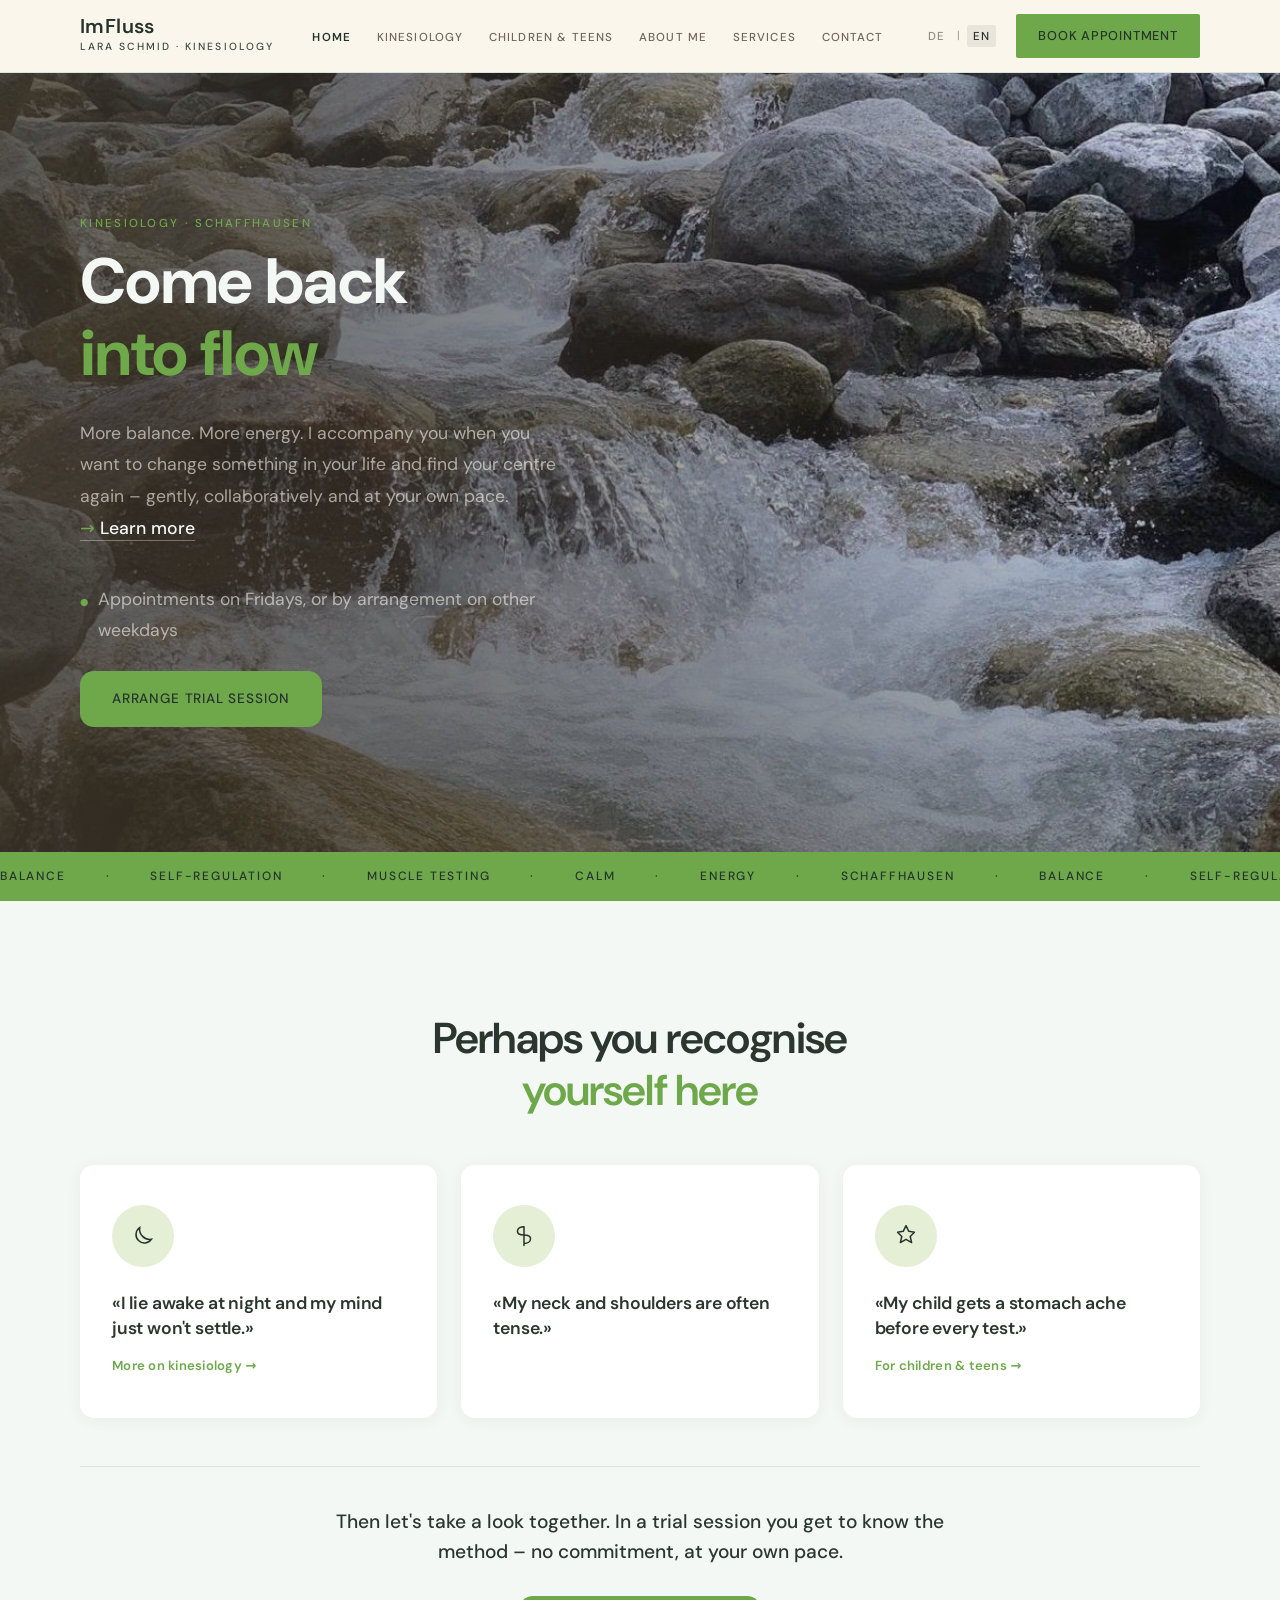
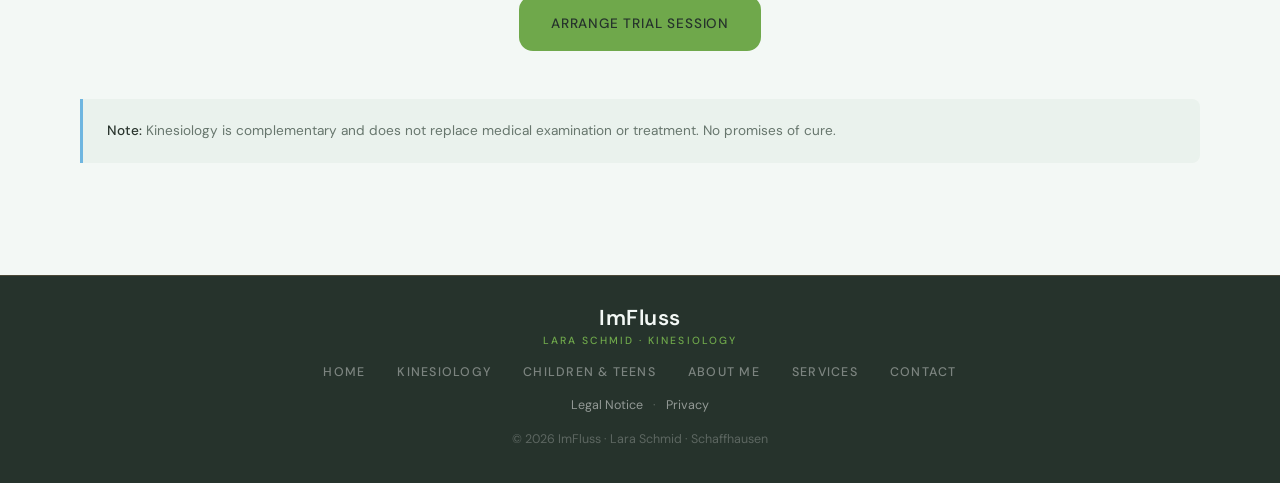
==== index.html @ e1eb73c2 "Kombi: Lindengrün-Himmelblau + Hero-Foto Steine" ====
<!DOCTYPE html>
<html lang="de">
<head>
  <meta charset="UTF-8" />
  <meta name="viewport" content="width=device-width, initial-scale=1.0" />
  <title>ImFluss · Kinesiologie Schaffhausen · Lara Schmid</title>
  <meta name="description" content="ImFluss – Kinesiologie in Schaffhausen bei Lara Schmid. Komm wieder in Fluss: ganzheitliche Begleitung, wenn du etwas verändern und wieder deine Mitte finden willst. Probestunde möglich.">
  <link rel="stylesheet" href="style.css" />
</head>
<body>

  <header class="nav-wrapper">
    <nav class="nav container">
      <a href="index.html" class="nav-logo">
        <span class="logo-name">ImFluss</span>
        <span class="logo-sub" data-de="Lara Schmid · Kinesiologie" data-en="Lara Schmid · Kinesiology">Lara Schmid · Kinesiologie</span>
      </a>
      <ul class="nav-links">
        <li><a href="index.html" data-de="Home" data-en="Home">Home</a></li>
        <li><a href="kinesiologie.html" data-de="Kinesiologie" data-en="Kinesiology">Kinesiologie</a></li>
        <li><a href="kinder.html" data-de="Kinder &amp; Jugendliche" data-en="Children &amp; Teens">Kinder &amp; Jugendliche</a></li>
        <li><a href="ueber-mich.html" data-de="Über mich" data-en="About me">Über mich</a></li>
        <li><a href="praxis.html" data-de="Angebot" data-en="Services">Angebot</a></li>
        <li><a href="kontakt.html" data-de="Kontakt" data-en="Contact">Kontakt</a></li>
      </ul>
      <div class="nav-right">
        <div class="lang-toggle">
          <button class="lang-btn active" data-lang-switch="de">DE</button>
          <span>|</span>
          <button class="lang-btn" data-lang-switch="en">EN</button>
        </div>
        <a href="kontakt.html" class="btn btn-cta" data-de="Termin buchen" data-en="Book appointment">Termin buchen</a>
        <button class="hamburger" aria-label="Menu" aria-expanded="false">
          <span></span><span></span><span></span>
        </button>
      </div>
    </nav>
  </header>

  <main>
    <section class="hero hero--photo">
      <img class="hero-bg" src="assets/hero-fluss-steine.jpg" alt="" aria-hidden="true" />
      <div class="hero-content container">
        <div class="hero-text">
          <p class="eyebrow" data-de="Kinesiologie · Schaffhausen" data-en="Kinesiology · Schaffhausen">Kinesiologie · Schaffhausen</p>
          <h1>
            <span class="h1-line" data-de="Komm wieder" data-en="Come back">Komm wieder</span>
            <span class="h1-line h1-italic" data-de="in Fluss" data-en="into flow">in Fluss</span>
          </h1>
          <p class="hero-sub" data-de="Mehr Balance. Mehr Energie. Ich begleite dich dabei, wenn du etwas in deinem Leben verändern und wieder deine Mitte finden willst – sanft, partnerschaftlich und in deinem Tempo. <a href='kinesiologie.html' class='hero-link'>Mehr erfahren</a>" data-en="More balance. More energy. I accompany you when you want to change something in your life and find your centre again – gently, collaboratively and at your own pace. <a href='kinesiologie.html' class='hero-link'>Learn more</a>">Mehr Balance. Mehr Energie. Ich begleite dich dabei, wenn du etwas in deinem Leben verändern und wieder deine Mitte finden willst – sanft, partnerschaftlich und in deinem Tempo. <a href="kinesiologie.html" class="hero-link">Mehr erfahren</a></p>
          <p class="hero-zeiten">
            <span class="hero-zeiten-punkt" aria-hidden="true">●</span>
            <span data-de="Termine jeweils freitags oder nach Vereinbarung an andern Wochentagen" data-en="Appointments on Fridays, or by arrangement on other weekdays">Termine jeweils freitags oder nach Vereinbarung an andern Wochentagen</span>
          </p>
          <div class="hero-actions">
            <a href="kontakt.html" class="btn btn-gelb" data-de="Probestunde vereinbaren" data-en="Arrange trial session">Probestunde vereinbaren</a>
          </div>
        </div>
      </div>
      <!-- Laufstreifen. Derselbe Satz Wörter steht viermal da – das Band
           wandert um genau eine Satzbreite und wirkt dadurch endlos. -->
      <div class="hero-strip" aria-hidden="true">
        <div class="hero-strip-track">
          <div class="hero-strip-set">
            <span data-de="Balance" data-en="Balance">Balance</span><span>·</span>
            <span data-de="Selbstregulation" data-en="Self-regulation">Selbstregulation</span><span>·</span>
            <span data-de="Muskeltest" data-en="Muscle testing">Muskeltest</span><span>·</span>
            <span data-de="Gelassenheit" data-en="Calm">Gelassenheit</span><span>·</span>
            <span data-de="Energie" data-en="Energy">Energie</span><span>·</span>
            <span data-de="Schaffhausen" data-en="Schaffhausen">Schaffhausen</span><span>·</span>
          </div>
          <div class="hero-strip-set">
            <span data-de="Balance" data-en="Balance">Balance</span><span>·</span>
            <span data-de="Selbstregulation" data-en="Self-regulation">Selbstregulation</span><span>·</span>
            <span data-de="Muskeltest" data-en="Muscle testing">Muskeltest</span><span>·</span>
            <span data-de="Gelassenheit" data-en="Calm">Gelassenheit</span><span>·</span>
            <span data-de="Energie" data-en="Energy">Energie</span><span>·</span>
            <span data-de="Schaffhausen" data-en="Schaffhausen">Schaffhausen</span><span>·</span>
          </div>
          <div class="hero-strip-set">
            <span data-de="Balance" data-en="Balance">Balance</span><span>·</span>
            <span data-de="Selbstregulation" data-en="Self-regulation">Selbstregulation</span><span>·</span>
            <span data-de="Muskeltest" data-en="Muscle testing">Muskeltest</span><span>·</span>
            <span data-de="Gelassenheit" data-en="Calm">Gelassenheit</span><span>·</span>
            <span data-de="Energie" data-en="Energy">Energie</span><span>·</span>
            <span data-de="Schaffhausen" data-en="Schaffhausen">Schaffhausen</span><span>·</span>
          </div>
          <div class="hero-strip-set">
            <span data-de="Balance" data-en="Balance">Balance</span><span>·</span>
            <span data-de="Selbstregulation" data-en="Self-regulation">Selbstregulation</span><span>·</span>
            <span data-de="Muskeltest" data-en="Muscle testing">Muskeltest</span><span>·</span>
            <span data-de="Gelassenheit" data-en="Calm">Gelassenheit</span><span>·</span>
            <span data-de="Energie" data-en="Energy">Energie</span><span>·</span>
            <span data-de="Schaffhausen" data-en="Schaffhausen">Schaffhausen</span><span>·</span>
          </div>
        </div>
      </div>
    </section>

    <!-- Kennst du das? -->
    <section class="section">
      <div class="container container-narrow" style="text-align:center">
        <h2 data-de="Vielleicht erkennst du dich<br><em>hier wieder</em>" data-en="Perhaps you recognise<br><em>yourself here</em>">Vielleicht erkennst du dich<br><em>hier wieder</em></h2>
      </div>
      <div class="container">
        <div class="concern-grid">
          <a href="kinesiologie.html" class="concern-card">
            <span class="concern-icon">
              <svg width="30" height="30" viewBox="0 0 32 32" fill="none" stroke="currentColor" stroke-width="1.6" stroke-linecap="round"><path d="M25 19.5A11 11 0 0 1 12.5 7a9 9 0 1 0 12.5 12.5z"/></svg>
            </span>
            <h3 data-de="«Ich liege nachts wach und mein Kopf kommt einfach nicht zur Ruhe.»" data-en="«I lie awake at night and my mind just won't settle.»">«Ich liege nachts wach und mein Kopf kommt einfach nicht zur Ruhe.»</h3>
            <span class="concern-link" data-de="Mehr zur Kinesiologie →" data-en="More on kinesiology →">Mehr zur Kinesiologie →</span>
          </a>

          <a href="kinesiologie.html" class="concern-card">
            <span class="concern-icon">
              <svg width="30" height="30" viewBox="0 0 32 32" fill="none" stroke="currentColor" stroke-width="1.6" stroke-linecap="round" stroke-linejoin="round"><path d="M16 6v20M16 6c-4 0-7 2-7 5s3 4 7 4 7 1 7 4-3 5-7 5"/></svg>
            </span>
            <h3 data-de="«Mein Nacken und meine Schultern sind oft verspannt.»" data-en="«My neck and shoulders are often tense.»">«Mein Nacken und meine Schultern sind oft verspannt.»</h3>
          </a>

          <a href="kinder.html" class="concern-card">
            <span class="concern-icon">
              <svg width="30" height="30" viewBox="0 0 32 32" fill="none" stroke="currentColor" stroke-width="1.6" stroke-linecap="round" stroke-linejoin="round"><path d="M16 5l3 6 6 1-4.5 4.5L22 23l-6-3.5L10 23l1.5-6.5L7 12l6-1z"/></svg>
            </span>
            <h3 data-de="«Mein Kind hat vor jeder Prüfung Bauchweh.»" data-en="«My child gets a stomach ache before every test.»">«Mein Kind hat vor jeder Prüfung Bauchweh.»</h3>
            <span class="concern-link" data-de="Für Kinder &amp; Jugendliche →" data-en="For children &amp; teens →">Für Kinder &amp; Jugendliche →</span>
          </a>
        </div>

        <div class="questions-answer">
          <p data-de="Dann lass uns gemeinsam hinschauen. In einer Probestunde lernst du die Methode kennen – unverbindlich und in deinem Tempo." data-en="Then let's take a look together. In a trial session you get to know the method – no commitment, at your own pace.">Dann lass uns gemeinsam hinschauen. In einer Probestunde lernst du die Methode kennen – unverbindlich und in deinem Tempo.</p>
          <a href="kontakt.html" class="btn btn-gelb" data-de="Probestunde vereinbaren" data-en="Arrange trial session">Probestunde vereinbaren</a>
        </div>

        <div class="disclaimer">
          <p data-de="<strong>Hinweis:</strong> Kinesiologie ist komplementär und ersetzt keine ärztliche Abklärung oder Behandlung. Keine Heilungsversprechen." data-en="<strong>Note:</strong> Kinesiology is complementary and does not replace medical examination or treatment. No promises of cure."><strong>Hinweis:</strong> Kinesiologie ist komplementär und ersetzt keine ärztliche Abklärung oder Behandlung. Keine Heilungsversprechen.</p>
        </div>
      </div>
    </section>
  </main>

  <footer class="footer">
    <div class="container footer-inner">
      <div class="footer-brand">
        <span class="logo-name">ImFluss</span>
        <span class="logo-sub" data-de="Lara Schmid · Kinesiologie" data-en="Lara Schmid · Kinesiology">Lara Schmid · Kinesiologie</span>
      </div>
      <nav class="footer-links">
        <a href="index.html" data-de="Home" data-en="Home">Home</a>
        <a href="kinesiologie.html" data-de="Kinesiologie" data-en="Kinesiology">Kinesiologie</a>
        <a href="kinder.html" data-de="Kinder &amp; Jugendliche" data-en="Children &amp; Teens">Kinder &amp; Jugendliche</a>
        <a href="ueber-mich.html" data-de="Über mich" data-en="About me">Über mich</a>
        <a href="praxis.html" data-de="Angebot" data-en="Services">Angebot</a>
        <a href="kontakt.html" data-de="Kontakt" data-en="Contact">Kontakt</a>
      </nav>
      <p class="footer-legal">
        <a href="impressum.html" data-de="Impressum" data-en="Legal Notice">Impressum</a>
        <span>·</span>
        <a href="datenschutz.html" data-de="Datenschutz" data-en="Privacy">Datenschutz</a>
      </p>      <p class="footer-copy" data-de="© 2026 ImFluss · Lara Schmid · Schaffhausen" data-en="© 2026 ImFluss · Lara Schmid · Schaffhausen">© 2026 ImFluss · Lara Schmid · Schaffhausen</p>
    </div>
  </footer>

  <script src="script.js"></script>
</body>
</html>
---- style.css ----
/* ===== SCHRIFT (lokal eingebunden, kein Google-Aufruf) =====
   DM Sans, Variable Font – deckt alle Schnitte von 100 bis 900 ab.
   Lizenz: SIL Open Font License 1.1 (siehe assets/fonts/OFL.txt) */
@font-face {
  font-family: 'DM Sans';
  font-style: normal;
  font-weight: 100 900;
  font-display: swap;
  src: url('assets/fonts/dmsans-latin.woff2') format('woff2');
  unicode-range: U+0000-00FF, U+0131, U+0152-0153, U+02BB-02BC, U+02C6, U+02DA,
                 U+02DC, U+0304, U+0308, U+0329, U+2000-206F, U+20AC, U+2122,
                 U+2191, U+2193, U+2212, U+2215, U+FEFF, U+FFFD;
}
@font-face {
  font-family: 'DM Sans';
  font-style: normal;
  font-weight: 100 900;
  font-display: swap;
  src: url('assets/fonts/dmsans-latin-ext.woff2') format('woff2');
  unicode-range: U+0100-02BA, U+02BD-02C5, U+02C7-02CC, U+02CE-02D7, U+02DD-02FF,
                 U+0304, U+0308, U+0329, U+1D00-1DBF, U+1E00-1E9F, U+1EF2-1EFF,
                 U+2020, U+20A0-20AB, U+20AD-20C0, U+2113, U+2C60-2C7F, U+A720-A7FF;
}

/* ===== RESET ===== */
*, *::before, *::after { box-sizing: border-box; margin: 0; padding: 0; }

/* ===== TOKENS ===== */
:root {
  /* Alternatives Farbkonzept – Lindengrün & helles Himmelblau.
     Token-Namen (--yellow, --leaf, .btn-gelb …) sind aus der ursprünglichen
     Gelb/Sand-Palette übernommen und bewusst nicht umbenannt, damit dieser
     Entwurf risikofrei mit der Originalfarbgebung vergleichbar bleibt. */
  --cream:       #f3f8f5;  /* Seitenhintergrund, helles Mintweiss */
  --sand:        #e7f1ec;  /* abgesetzte Sektionen */
  --dark:        #26332c;  /* dunkles Tannengrün – Nav, Hero, dunkle Sektionen */
  --dark-mid:    #3c4b41;  /* mittleres Tannengrün */
  --leaf:        #6fb6e0;  /* helles Himmelblau – Icons, Häkchen */
  --leaf-light:  #dceef8;  /* helle Himmelblau-Fläche */
  --tint:        #eaf2ed;  /* Hinweisboxen */
  --yellow:      #6fa84b;  /* Lindengrün – Hauptakzent, CTA */
  --yellow-deep: #578238;  /* Lindengrün für Hover */
  --yellow-soft: #e4efd5;  /* helles Lindengrün */
  --white:       #ffffff;
  --text:        #2b362f;
  --muted:       #67766d;
  --border:      #d6e6de;
  --warn:        #b0442f;  /* warmes Ziegelrot – Warnhinweise im Text */

  --font-display: 'DM Sans', system-ui, sans-serif;
  --font-body:    'DM Sans', system-ui, sans-serif;

  --radius:    14px;
  --radius-sm: 8px;
  --max-w:     1200px;
  --max-narrow: 800px;
  --ease:      cubic-bezier(0.25, 0.46, 0.45, 0.94);
  --t:         0.3s var(--ease);
}

/* ===== BASE ===== */
html { scroll-behavior: smooth; font-size: 16px; }
body {
  font-family: var(--font-body);
  background: var(--cream);
  color: var(--text);
  line-height: 1.7;
  -webkit-font-smoothing: antialiased;
  overflow-x: hidden;
}
a { color: inherit; text-decoration: none; }
ul { list-style: none; }
img { display: block; max-width: 100%; }

/* ===== TYPE ===== */
h1 {
  font-family: var(--font-display);
  font-weight: 700;
  line-height: 1.12;
  letter-spacing: -0.025em;
}
h2 {
  font-family: var(--font-display);
  font-weight: 600;
  font-size: clamp(1.9rem, 3.6vw, 2.7rem);
  line-height: 1.2;
  letter-spacing: -0.02em;
  margin-bottom: 1.25rem;
}
h3 { font-family: var(--font-display); font-weight: 600; font-size: 1.25rem; line-height: 1.35; letter-spacing: -0.01em; }
h4 { font-size: 0.95rem; font-weight: 600; letter-spacing: 0; }
p { margin-bottom: 1rem; color: var(--muted); line-height: 1.75; }
p:last-child { margin-bottom: 0; }
/* Hervorhebung in Überschriften: Farbe statt Kursiv (serifenlos wirkt kursiv unruhig) */
em { font-style: normal; color: var(--yellow); }

/* Warnhinweis im Fliesstext, etwa «nach ärztlicher Abklärung!» */
.achtung { color: var(--warn); font-weight: 500; }
.section-dark .achtung,
.section-sage .achtung { color: #e88b76; }

.eyebrow {
  font-family: var(--font-body);
  font-size: 0.72rem;
  font-weight: 500;
  letter-spacing: 0.2em;
  text-transform: uppercase;
  color: var(--yellow);
  margin-bottom: 0.75rem;
}

/* ===== LAYOUT ===== */
.container { width: 100%; max-width: var(--max-w); margin: 0 auto; padding: 0 2.5rem; }
.section { padding: 7rem 0; }
/* Schlanker Abschnitt für einen einzelnen Knopf, der sonst zu weit im
   Sandton "schwimmt" – rückt ihn näher an die Farbgrenze heran. */
.cta-schmal { padding: 2rem 0 4rem; }
.section-dark  { background: var(--dark); }
.section-cream { background: var(--sand); }
.section-sage  { background: var(--dark-mid); }

.section-header-center { text-align: center; max-width: 640px; margin: 0 auto 4rem; }
.section-header-center h2 { margin-bottom: 1rem; }

/* Einheitlicher Abstand zwischen den Blöcken innerhalb einer Sektion.
   Ersetzt die früher einzeln gesetzten Werte von 2 bis 3.5rem. */
.block-gap { margin-top: 3rem; }
.block-gap-center { margin-top: 3rem; text-align: center; }
.center { text-align: center; }
.section-lead { font-size: 1.05rem; color: var(--muted); }
.section-dark .eyebrow,
.section-sage .eyebrow { color: var(--yellow); }
.section-dark h2,
.section-dark .section-lead,
.section-sage h2 { color: var(--white); }
.section-dark .section-lead,
.section-sage .section-lead { color: rgba(255,255,255,0.65); }

/* ===== BUTTONS ===== */
.btn {
  display: inline-flex; align-items: center; gap: 0.5rem;
  font-family: var(--font-body); font-size: 0.85rem;
  font-weight: 500; letter-spacing: 0.06em; text-transform: uppercase;
  padding: 1rem 2rem; border: none; cursor: pointer;
  transition: background var(--t), color var(--t), transform var(--t), box-shadow var(--t);
  white-space: nowrap;
}
.btn-primary {
  background: var(--dark); color: var(--cream);
  border-radius: 2px;
}
.btn-primary:hover {
  background: var(--dark-mid);
  transform: translateY(-2px);
  box-shadow: 0 8px 28px rgba(61,53,40,0.25);
}
.btn-outline {
  background: transparent; color: var(--cream);
  border: 1.5px solid rgba(255,255,255,0.45);
  border-radius: 2px;
}
.btn-outline:hover { border-color: var(--cream); background: rgba(255,255,255,0.08); }
.btn-cta {
  background: var(--yellow); color: var(--dark);
  font-size: 0.8rem; padding: 0.7rem 1.4rem; border-radius: 2px;
}
.btn-cta:hover { background: var(--yellow-deep); transform: translateY(-1px); }
.btn-full { width: 100%; justify-content: center; }
/* Hauptaufruf in derselben Farbe wie «Termin buchen» im Kopfbereich,
   aber in der grossen Knopfgrösse. */
.btn-gelb {
  background: var(--yellow); color: var(--dark);
  border-radius: var(--radius);
}
.btn-gelb:hover {
  background: var(--yellow-deep);
  transform: translateY(-2px);
  box-shadow: 0 8px 28px rgba(232,181,61,0.35);
}
/* Zurückhaltender Knopf für helle Flächen */
.btn-quiet {
  background: transparent; color: var(--dark);
  border: 1.5px solid var(--border); border-radius: 2px;
}
.btn-quiet:hover { border-color: var(--dark); background: rgba(61,53,40,0.04); }

.btn-whatsapp {
  display: inline-flex; align-items: center; gap: 0.75rem;
  background: var(--yellow); color: var(--dark);
  font-size: 0.85rem; font-weight: 500;
  padding: 0.9rem 1.75rem; border-radius: 2px;
  margin-top: 2rem;
  transition: background var(--t), transform var(--t);
}
.btn-whatsapp:hover { background: var(--yellow-deep); transform: translateY(-2px); }

/* ===== NAVIGATION ===== */
/* Helle Leiste auf Cremeweiss. Der Fussbereich bleibt dunkel und nutzt
   dieselben Logo-Klassen – die Farben sind deshalb auf .nav-* eingegrenzt. */
.nav-wrapper {
  position: sticky; top: 0; z-index: 200;
  background: rgba(250,246,236,0.97);
  backdrop-filter: blur(16px);
  border-bottom: 1px solid var(--border);
}
.nav {
  display: flex; align-items: center;
  justify-content: space-between;
  height: 72px; gap: 2rem;
}
.nav-logo {
  display: flex; flex-direction: column; gap: 0.1rem;
  flex-shrink: 0;
}
.logo-name {
  font-family: var(--font-display);
  font-size: 1.25rem; font-weight: 600;
  color: var(--cream); letter-spacing: 0.02em;
  line-height: 1;
}
.logo-sub {
  font-size: 0.65rem; font-weight: 500;
  letter-spacing: 0.2em; text-transform: uppercase;
  color: var(--yellow);
}
.nav-links {
  display: flex; align-items: center; gap: 1.6rem;
}
.nav-links a {
  font-size: 0.72rem; font-weight: 500;
  letter-spacing: 0.1em; text-transform: uppercase;
  color: rgba(61,53,40,0.75);
  transition: color var(--t);
  white-space: nowrap;
}
.nav-links a:hover { color: var(--dark); }

/* Logo in der hellen Leiste – im Fussbereich bleibt es hell auf dunkel */
.nav-logo .logo-name { color: var(--dark); }
.nav-logo .logo-sub  { color: var(--dark-mid); }
.nav-right {
  display: flex; align-items: center; gap: 1.25rem; flex-shrink: 0;
}
.lang-toggle {
  display: flex; align-items: center; gap: 0.4rem;
  font-size: 0.72rem; font-weight: 500; letter-spacing: 0.1em;
  color: rgba(61,53,40,0.40);
}
.lang-btn {
  background: none; border: none; cursor: pointer;
  font-family: var(--font-body); font-size: 0.72rem;
  font-weight: 500; letter-spacing: 0.1em;
  color: rgba(61,53,40,0.55);
  padding: 0.2rem 0.35rem; border-radius: 2px;
  transition: color var(--t), background var(--t);
}
.lang-btn:hover { color: var(--dark); }
.lang-btn.active { color: var(--dark); background: rgba(61,53,40,0.09); }

.hamburger {
  display: none; flex-direction: column; gap: 5px;
  background: none; border: none; cursor: pointer; padding: 4px;
}
.hamburger span {
  display: block; width: 22px; height: 1.5px;
  background: rgba(61,53,40,0.75); border-radius: 2px;
  transition: transform var(--t), opacity var(--t);
}
.hamburger.open span:nth-child(1) { transform: translateY(6.5px) rotate(45deg); }
.hamburger.open span:nth-child(2) { opacity: 0; }
.hamburger.open span:nth-child(3) { transform: translateY(-6.5px) rotate(-45deg); }

/* ===== HERO ===== */
.hero {
  background: var(--dark);
  min-height: calc(100vh - 72px);
  display: flex; flex-direction: column;
  position: relative; overflow: hidden;
}
.hero::before {
  content: '';
  position: absolute; inset: 0;
  background:
    radial-gradient(ellipse 60% 70% at 90% 40%, rgba(156,179,128,0.18) 0%, transparent 60%),
    radial-gradient(ellipse 35% 45% at 5% 85%, rgba(232,181,61,0.10) 0%, transparent 55%);
  pointer-events: none;
}

.hero-content {
  flex: 1;
  display: grid;
  grid-template-columns: 1fr 1fr;
  align-items: center;
  gap: 5rem;
  padding-top: 5rem;
  padding-bottom: 4rem;
  position: relative;
}

.hero-text .eyebrow { color: var(--yellow); }

.h1-line {
  display: block;
  font-size: clamp(2.4rem, 5vw, 4.2rem);
  color: var(--cream);
  line-height: 1.12;
}
.h1-italic {
  color: var(--yellow);
}

.hero-sub {
  font-size: 1.1rem;
  color: rgba(250,246,236,0.6);
  max-width: 480px;
  margin: 1.75rem 0 2.5rem;
  line-height: 1.8;
}
.hero-actions { display: flex; flex-wrap: wrap; gap: 1rem; }

/* Terminzeile zwischen Textlink und Knopf */
.hero-zeiten {
  display: flex;
  align-items: baseline;
  gap: 0.6rem;
  margin: 1.6rem 0;
  font-size: 1.1rem;
  color: rgba(250,246,236,0.6);
}
.hero-zeiten-punkt { color: var(--yellow); font-size: 0.6rem; line-height: 1; }

/* Textlink über dem Knopf – ohne Kasten, Pfeil steht vorne.
   Der Pfeil kommt aus dem CSS und nicht aus dem Text, damit ihn
   der Sprachumschalter beim Austauschen des Inhalts nicht entfernt. */
.hero-link {
  white-space: nowrap;
  font-weight: 500;
  color: var(--cream);
  border-bottom: 1px solid rgba(250,246,236,0.35);
  padding-bottom: 1px;
  transition: border-color var(--t);
}
/* Pfeil vor dem Text, mit geschütztem Leerzeichen, damit er nicht umbricht */
.hero-link::before {
  content: '\2192\00a0';
  color: var(--yellow);
}
.hero-link:hover { border-bottom-color: var(--cream); }
/* Derselbe Textlink auf hellem Grund (ausserhalb des Hero) braucht dunkle Farben */
.section:not(.section-dark):not(.section-sage) .hero-link {
  color: var(--dark);
  border-bottom-color: var(--border);
}
.section:not(.section-dark):not(.section-sage) .hero-link:hover { border-bottom-color: var(--dark); }


/* Laufstreifen: aussen der feststehende gelbe Rahmen, innen das wandernde Band.
   Das Band enthält denselben Satz Wörter viermal. Es wandert um genau eine
   Satzbreite (25 %) und springt dann zurück – der Übergang ist dadurch
   unsichtbar und rechts entsteht nie eine Lücke. */
.hero-strip {
  background: var(--yellow);
  padding: 0.9rem 0;
  overflow: hidden;
  flex-shrink: 0;
}
.hero-strip-track {
  display: flex;
  width: max-content;
  animation: strip-scroll 26s linear infinite;
}
.hero-strip-set {
  display: flex;
  align-items: center;
  gap: 2.5rem;
  padding-right: 2.5rem;
  white-space: nowrap;
  font-size: 0.75rem; font-weight: 500;
  letter-spacing: 0.15em; text-transform: uppercase;
  color: var(--dark);
}
@keyframes strip-scroll {
  from { transform: translateX(0); }
  to   { transform: translateX(-25%); }
}
/* Wer Bewegung im Browser abgestellt hat, bekommt den Streifen ruhig */
@media (prefers-reduced-motion: reduce) {
  .hero-strip-track { animation: none; }
}

/* ===== METHODE / SPLIT LAYOUT ===== */
.split-layout {
  display: grid;
  grid-template-columns: 200px 1fr;
  gap: 5rem;
  align-items: start;
}
.split-label {
  display: flex; flex-direction: column; gap: 1.5rem;
  padding-top: 0.5rem;
}
.split-label .eyebrow { writing-mode: vertical-lr; transform: rotate(180deg); align-self: flex-start; }
.vertical-line {
  width: 1px; background: var(--border); flex: 1; min-height: 60px; align-self: stretch;
  margin-left: 0.35rem;
}
.split-content h2 { margin-bottom: 1.5rem; }

.pillars {
  display: grid; grid-template-columns: repeat(3, 1fr);
  gap: 1.5rem; margin: 3rem 0;
}
.pillar {
  border-top: 2px solid var(--leaf-light);
  padding-top: 1.25rem;
}
.pillar-num {
  font-family: var(--font-display); font-size: 2rem; font-weight: 500;
  color: var(--leaf-light); line-height: 1; margin-bottom: 0.75rem;
}
.pillar h3 { font-size: 1.1rem; color: var(--text); margin-bottom: 0.4rem; }
.pillar p { font-size: 0.88rem; margin: 0; }

.method-facts { display: grid; grid-template-columns: 1fr 1fr; gap: 1.5rem; }
.fact {
  background: var(--sand);
  border-radius: var(--radius-sm);
  padding: 1.5rem;
}
.fact h4 { color: var(--dark); margin-bottom: 0.5rem; }
.fact p { font-size: 0.88rem; margin: 0; }

/* ===== TARGET CARDS ===== */
.target-grid {
  display: grid; grid-template-columns: repeat(3, 1fr);
  gap: 1.5rem;
}
.target-card {
  border: 1px solid rgba(255,255,255,0.1);
  border-radius: var(--radius);
  padding: 2.5rem 2rem;
  transition: border-color var(--t), transform var(--t), background var(--t);
}
.target-card:hover {
  border-color: rgba(255,255,255,0.2);
  background: rgba(255,255,255,0.04);
  transform: translateY(-4px);
}
.target-card--featured {
  background: rgba(255,255,255,0.06);
  border-color: rgba(184,137,90,0.5);
}
.target-icon {
  width: 52px; height: 52px;
  border-radius: 50%;
  border: 1px solid rgba(255,255,255,0.15);
  display: flex; align-items: center; justify-content: center;
  margin-bottom: 1.5rem;
  color: var(--yellow);
}
.target-card h3 { color: var(--white); font-size: 1.25rem; margin-bottom: 1rem; }
.target-card ul { display: flex; flex-direction: column; gap: 0.6rem; }
.target-card li {
  font-size: 0.9rem; color: rgba(255,255,255,0.55);
  padding-left: 1.1rem; position: relative;
}
.target-card li::before {
  content: '—'; position: absolute; left: 0;
  color: var(--yellow); font-size: 0.75rem;
}

/* ===== OFFERS ===== */
.offers-grid {
  display: grid; grid-template-columns: repeat(2, 1fr);
  gap: 1.5px;
  border: 1.5px solid var(--border);
  border-radius: var(--radius);
  overflow: hidden;
  background: var(--border);
}
.offer-item {
  background: var(--sand);
  padding: 2.5rem;
  display: flex; gap: 1.5rem;
  transition: background var(--t);
}
.offer-item:hover { background: var(--white); }
.offer-item--highlight {
  background: var(--dark);
  color: var(--cream);
}
.offer-item--highlight:hover { background: var(--dark-mid); }
.offer-item--wide { grid-column: 1 / -1; }
.offer-num {
  font-family: var(--font-display); font-size: 2.5rem; font-weight: 500;
  color: var(--border); line-height: 1; flex-shrink: 0;
  width: 2rem;
}
.offer-item--highlight .offer-num { color: var(--yellow); }
.offer-body { flex: 1; }
.offer-top { display: flex; align-items: baseline; justify-content: space-between; gap: 1rem; margin-bottom: 0.75rem; flex-wrap: wrap; }
.offer-top h3 { font-size: 1.2rem; margin: 0; }
.offer-item--highlight .offer-top h3 { color: var(--cream); }
.offer-tag {
  font-size: 0.72rem; font-weight: 500; letter-spacing: 0.1em;
  text-transform: uppercase; color: var(--muted);
  background: var(--cream); padding: 0.25rem 0.7rem;
  border-radius: 50px; white-space: nowrap;
  display: inline-block; margin-bottom: 0.75rem;
}
.offer-tag--free { background: var(--yellow); color: var(--dark); }
/* Die zweite Preis-Pille beginnt exakt dort, wo die Karte
   "Einzelsitzung Kinder & Jugendliche" darunter beginnt (gleiches
   Innenraster: Padding + Nummernspalte + Abstand der .offer-item-Karten). */
.offer-prices {
  display: grid;
  grid-template-columns: calc(50% + 4.25rem) 1fr;
  justify-items: start;
  align-items: center;
}
.offer-item--highlight .offer-body p { color: rgba(250,246,236,0.65); margin-bottom: 1.5rem; }
/* ===== ABOUT ===== */
/* Kompaktes Bild statt einer ganzen Spalte: feste, kleinere Breite,
   oben an der Textspalte ausgerichtet. max-height sorgt zusätzlich dafür,
   dass es nie höher wird als der Text daneben. */
.about-layout {
  display: grid; grid-template-columns: auto 1fr;
  gap: 3.5rem; align-items: stretch;
}
/* Breite sitzt auf der Spalte, nicht auf dem Bild selbst – so bleibt das
   Zitat darunter exakt gleich breit wie das Foto, statt über die volle
   (vom Textbereich vorgegebene) Spaltenbreite zu laufen. Die Spalte ist
   ein Flex-Container: das Foto wächst (flex:1), damit Foto + Zitat
   zusammen exakt so hoch werden wie die Textspalte daneben. */
.about-img-col { width: 260px; display: flex; flex-direction: column; }
.about-img-frame {
  width: 100%;
  flex: 1 1 auto;
  min-height: 0;
  border-radius: var(--radius);
  overflow: hidden;
  background: var(--leaf-light);
  border: 1px solid var(--border);
}
/* Portrait von Lara im Bogenrahmen */
.about-portrait {
  width: 100%;
  height: 100%;
  object-fit: cover;
  object-position: center 20%;
  border-radius: inherit;
  display: block;
}

.about-img-placeholder {
  width: 100%; height: 100%;
  display: flex; flex-direction: column;
  align-items: center; justify-content: center; gap: 1rem;
  color: var(--leaf);
  border: 2px dashed var(--leaf-light);
  border-radius: inherit;
}
.about-img-placeholder span { font-size: 3rem; }
.about-img-placeholder p { font-size: 0.85rem; margin: 0; color: var(--leaf); }
.about-quote {
  margin-top: 2rem;
  border-left: 2px solid var(--yellow);
  padding-left: 1.25rem;
}
.about-quote blockquote {
  font-size: 1rem; color: var(--text); line-height: 1.5;
  margin-bottom: 0.4rem;
}
.about-quote cite { font-size: 0.8rem; color: var(--yellow); font-style: normal; }

.about-title { font-size: 0.85rem; color: var(--yellow); letter-spacing: 0.08em; margin-bottom: 1.5rem; margin-top: -0.5rem; }
.about-text-col h2 { margin-bottom: 0.5rem; }
.about-text-col p { margin-bottom: 0.9rem; }

.credentials { display: flex; flex-direction: column; gap: 0.5rem; margin: 1.5rem 0 2rem; }
.credential { display: flex; align-items: center; gap: 0.75rem; font-size: 0.9rem; color: var(--text); }
.cred-icon { color: var(--leaf); font-weight: 600; }

/* ===== TESTIMONIALS ===== */
.testimonials-layout h2 { color: var(--white); margin-bottom: 3rem; }
.testimonials-grid {
  display: grid;
  grid-template-columns: 1fr 1.5fr 1fr;
  gap: 1.5rem;
  align-items: start;
}
.t-card {
  border: 1px solid rgba(255,255,255,0.1);
  border-radius: var(--radius);
  padding: 2rem;
  transition: border-color var(--t);
}
.t-card:hover { border-color: rgba(184,137,90,0.4); }
.t-card p {
  font-family: var(--font-display);
  font-weight: 500; font-size: 1.05rem;
  color: rgba(255,255,255,0.85);
  line-height: 1.65; margin-bottom: 1.25rem;
}
.t-card cite { font-size: 0.8rem; color: var(--yellow); font-style: normal; font-weight: 500; }
.t-card--large {
  background: rgba(255,255,255,0.05);
  border-color: rgba(184,137,90,0.35);
  padding: 2.5rem;
}
.t-card--large p { font-size: 1.2rem; }

/* ===== CONTACT ===== */
.contact-layout {
  display: grid; grid-template-columns: 1fr 1.3fr;
  gap: 6rem; align-items: stretch;
}
.contact-left { display: flex; flex-direction: column; }
.contact-left h2 { margin-bottom: 1.25rem; }
.contact-left > p { margin-bottom: 2rem; }

.contact-details { display: flex; flex-direction: column; gap: 0.9rem; margin-bottom: 0.5rem; }
.contact-row {
  display: flex; align-items: center; gap: 0.9rem;
  font-size: 0.95rem; color: var(--text);
  transition: color var(--t);
}
a.contact-row:hover { color: var(--yellow); }
.contact-row-icon {
  width: 36px; height: 36px; flex-shrink: 0;
  border: 1px solid var(--border); border-radius: 50%;
  display: flex; align-items: center; justify-content: center;
  color: var(--leaf);
}

.contact-form {
  background: var(--white);
  border-radius: var(--radius);
  padding: 2.5rem 3rem 3rem;
  box-shadow: 0 4px 40px rgba(61,53,40,0.07);
}
.form-row { display: grid; grid-template-columns: 1fr 1fr; gap: 1rem; }
.form-group { margin-bottom: 1.25rem; }
.form-group label {
  display: block; font-size: 0.8rem; font-weight: 500;
  letter-spacing: 0.05em; text-transform: uppercase;
  color: var(--muted); margin-bottom: 0.4rem;
}
.form-group input,
.form-group select,
.form-group textarea {
  width: 100%; padding: 0.85rem 1rem;
  border: 1.5px solid var(--border);
  border-radius: var(--radius-sm);
  font-family: var(--font-body); font-size: 0.95rem;
  color: var(--text); background: var(--cream);
  outline: none; transition: border-color var(--t), box-shadow var(--t);
}
.form-group input:focus,
.form-group select:focus,
.form-group textarea:focus {
  border-color: var(--leaf);
  box-shadow: 0 0 0 3px rgba(156,179,128,0.15);
}
.form-group textarea { resize: vertical; min-height: 110px; }
.form-note {
  font-size: 0.8rem; color: var(--muted);
  text-align: center; margin-top: 0.9rem;
}

/* ===== FOOTER ===== */
.footer {
  background: var(--dark); padding: 2rem 0;
  border-top: 1px solid rgba(184,137,90,0.25);
}
.footer-inner {
  display: flex; flex-direction: column;
  align-items: center; gap: 0.75rem; text-align: center;
}
.footer-brand .logo-name { font-size: 1.15rem; }
/* Eigene Absatzabstände abschalten – der Abstand kommt allein aus «gap»,
   sonst addieren sich die Werte und die Zwischenräume werden ungleich. */
.footer-inner > * { margin: 0; }
.footer-brand { display: flex; flex-direction: column; gap: 0.15rem; align-items: center; }
.footer-brand .logo-name { font-size: 1.35rem; }
.footer-links {
  display: flex; flex-wrap: wrap; gap: 2rem; justify-content: center;
}
.footer-links a {
  font-size: 0.78rem; font-weight: 500;
  letter-spacing: 0.1em; text-transform: uppercase;
  color: rgba(255,255,255,0.4); transition: color var(--t);
}
.footer-links a:hover { color: rgba(255,255,255,0.85); }
.footer-copy { font-size: 0.78rem; color: rgba(255,255,255,0.25); }

/* ===== HERO MIT HINTERGRUNDFOTO ===== */
.hero-bg {
  position: absolute; inset: 0;
  width: 100%; height: 100%;
  object-fit: cover;
  z-index: 0;
}
/* Abdunkelung, damit die Schrift lesbar bleibt */
.hero--photo::after {
  content: '';
  position: absolute; inset: 0;
  /* nur so dunkel wie für lesbare Schrift nötig – rechts bleibt das Foto offen */
  background:
    linear-gradient(to right, rgba(61,53,40,0.78) 0%, rgba(61,53,40,0.52) 42%, rgba(61,53,40,0.10) 100%),
    linear-gradient(to top, rgba(61,53,40,0.35), transparent 50%);
  z-index: 1;
  pointer-events: none;
}
.hero--photo .hero-content,
.hero--photo .hero-strip { position: relative; z-index: 2; }


@media (max-width: 900px) {
  .hero--photo::after {
    background: linear-gradient(to bottom, rgba(61,53,40,0.60), rgba(61,53,40,0.82));
  }
}

/* ===== BILDBAND ===== */
.photo-band {
  position: relative;
  height: 420px;
  overflow: hidden;
  display: flex;
  align-items: center;
}
.photo-band img {
  position: absolute; inset: 0;
  width: 100%; height: 100%;
  object-fit: cover;
}
.photo-band::after {
  content: '';
  position: absolute; inset: 0;
  background: linear-gradient(to right, rgba(61,53,40,0.85) 0%, rgba(61,53,40,0.55) 50%, rgba(61,53,40,0.25) 100%);
}
.photo-band-text { position: relative; z-index: 2; }
.photo-band-quote {
  font-size: clamp(1.4rem, 3vw, 2.2rem);
  font-weight: 600;
  line-height: 1.3;
  letter-spacing: -0.02em;
  color: var(--white);
  max-width: 640px;
  margin: 0;
}

@media (max-width: 768px) {
  .photo-band { height: 320px; }
  .photo-band::after {
    background: linear-gradient(to bottom, rgba(61,53,40,0.65), rgba(61,53,40,0.88));
  }
}

/* ===== WELLEN-TRENNER ===== */
.divider {
  display: block;
  width: 100%;
  height: 90px;
  object-fit: cover;
  opacity: 0.9;
  margin: 0;
}
.divider--flip { transform: rotate(180deg); }

/* ===== FOTO-PLATZHALTER ===== */
.photo-slot {
  position: relative;
  border-radius: var(--radius);
  background:
    repeating-linear-gradient(
      45deg,
      var(--leaf-light),
      var(--leaf-light) 12px,
      var(--tint) 12px,
      var(--tint) 24px
    );
  border: 1.5px dashed var(--leaf);
  display: flex; flex-direction: column;
  align-items: center; justify-content: center;
  gap: 0.6rem; text-align: center;
  padding: 2rem 1.5rem;
  color: var(--dark-mid);
}
.photo-slot-icon {
  width: 46px; height: 46px;
  border-radius: 50%;
  background: var(--white);
  display: flex; align-items: center; justify-content: center;
  color: var(--leaf); font-size: 1.2rem;
  box-shadow: 0 2px 10px rgba(61,53,40,0.08);
}
.photo-slot p {
  font-size: 0.85rem; font-weight: 500;
  color: var(--dark-mid); margin: 0;
}
.photo-slot small {
  font-size: 0.75rem; color: var(--muted);
  display: block; margin-top: 0.15rem;
}

/* ===== BILD-GALERIE (Praxis-Eindrücke) ===== */
.gallery-grid {
  display: grid;
  grid-template-columns: repeat(3, 1fr);
  gap: 1.25rem;
  margin-top: 3rem;
}
.gallery-grid .photo-slot { aspect-ratio: 4/3; }
.gallery-grid .photo-slot--tall { aspect-ratio: 3/4; }

/* echte Fotos in der Galerie */
.gallery-photo {
  margin: 0;
  border-radius: var(--radius);
  overflow: hidden;
  position: relative;
  box-shadow: 0 2px 16px rgba(61,53,40,0.08);
}
.gallery-photo img {
  width: 100%;
  aspect-ratio: 4/3;
  object-fit: cover;
  transition: transform 0.5s var(--ease);
}
.gallery-photo:hover img { transform: scale(1.04); }
.gallery-photo figcaption {
  position: absolute; left: 0; right: 0; bottom: 0;
  padding: 1.5rem 1.25rem 0.9rem;
  font-size: 0.82rem; font-weight: 500; color: var(--white);
  background: linear-gradient(to top, rgba(61,53,40,0.75), transparent);
}

/* ===== RECHTSSEITEN ===== */
.legal h2 {
  font-size: 1.15rem;
  font-weight: 600;
  margin: 2.5rem 0 0.75rem;
  color: var(--text);
}
.legal h2:first-of-type { margin-top: 0; }
.legal p { font-size: 0.95rem; line-height: 1.8; }
.legal a { color: var(--dark-mid); text-decoration: underline; text-underline-offset: 2px; }
.legal a:hover { color: var(--yellow-deep); }
.legal-intro {
  font-size: 1.05rem !important;
  color: var(--text) !important;
  padding-bottom: 2rem;
  border-bottom: 1px solid var(--border);
  margin-bottom: 2.5rem;
}
.legal-list {
  display: flex; flex-direction: column; gap: 0.5rem;
  font-size: 0.92rem; color: var(--muted); line-height: 1.7;
}
.legal-list li { padding-left: 1.1rem; position: relative; }
.legal-list li::before {
  content: '–'; position: absolute; left: 0; color: var(--yellow);
}
.legal-date {
  margin-top: 2.5rem; padding-top: 1.5rem;
  border-top: 1px solid var(--border);
  font-size: 0.85rem !important; color: var(--muted);
}

/* Rechtliche Links im Footer */
.footer-legal {
  display: flex; gap: 0.6rem; align-items: center;
  font-size: 0.78rem; margin: 0;
  color: rgba(255,255,255,0.25);
}
.footer-legal a {
  color: rgba(255,255,255,0.5);
  transition: color var(--t);
}
.footer-legal a:hover { color: rgba(255,255,255,0.85); }

/* Einwilligungs-Hinweis beim Formular */
.form-consent {
  font-size: 0.78rem;
  color: var(--muted);
  line-height: 1.6;
  margin: 0 0 1rem;
}
.form-consent a { color: var(--dark-mid); text-decoration: underline; text-underline-offset: 2px; }


@media (max-width: 768px) {
  .gallery-grid { grid-template-columns: 1fr; }
  .gallery-grid .photo-slot { aspect-ratio: 16/10; }
  .divider { height: 60px; }
}

/* ===== BLATT-DEKORATION ===== */
.leaf-deco {
  position: absolute;
  pointer-events: none;
  user-select: none;
  z-index: 0;
}
.leaf-deco--header {
  right: -40px; bottom: -70px;
  width: 280px; opacity: 0.55;
}
.leaf-deco--section {
  left: -60px; top: 40px;
  width: 200px; opacity: 0.4;
  transform: scaleX(-1);
}
@media (max-width: 900px) {
  .leaf-deco--header { width: 180px; right: -50px; bottom: -50px; opacity: 0.4; }
  .leaf-deco--section { display: none; }
}

/* ===== ANLIEGEN-KARTEN (nach Vorbild Tanja Berling) ===== */
.concern-grid {
  display: grid;
  grid-template-columns: repeat(3, 1fr);
  gap: 1.5rem;
  margin-top: 3rem;
}
.concern-card {
  background: var(--white);
  border-radius: var(--radius);
  padding: 2.5rem 2rem;
  display: flex; flex-direction: column;
  box-shadow: 0 2px 16px rgba(61,53,40,0.06);
  transition: transform var(--t), box-shadow var(--t);
}
.concern-card:hover {
  transform: translateY(-5px);
  box-shadow: 0 12px 36px rgba(61,53,40,0.12);
}
.concern-card:hover .concern-link { color: var(--yellow-deep); gap: 0.6rem; }

.concern-icon {
  width: 62px; height: 62px;
  border-radius: 50%;
  background: var(--yellow-soft);
  color: var(--dark);
  display: flex; align-items: center; justify-content: center;
  margin-bottom: 1.5rem;
  flex-shrink: 0;
}
.concern-card h3 {
  font-size: 1.1rem; font-weight: 600;
  line-height: 1.45; color: var(--text);
  margin-bottom: 0.85rem;
}
.concern-card p {
  font-size: 0.92rem; color: var(--muted);
  margin-bottom: 1.5rem; flex: 1;
}
.concern-link {
  display: inline-flex; align-items: center; gap: 0.35rem;
  font-size: 0.82rem; font-weight: 600;
  letter-spacing: 0.02em; color: var(--yellow);
  transition: color var(--t), gap var(--t);
}

@media (max-width: 900px) {
  .concern-grid { grid-template-columns: 1fr; }
}

/* ===== KENNST DU DAS? (Selbst-Erkennen) ===== */
.questions-grid {
  display: grid; grid-template-columns: repeat(2, 1fr);
  gap: 1.25rem; margin-top: 3rem;
}
.question-card {
  background: var(--white);
  border: 1.5px solid var(--border);
  border-radius: var(--radius);
  padding: 2rem;
  display: flex; gap: 1.25rem;
  transition: border-color var(--t), transform var(--t), box-shadow var(--t);
}
.question-card:hover {
  border-color: var(--leaf);
  transform: translateY(-3px);
  box-shadow: 0 6px 28px rgba(61,53,40,0.08);
}
.question-icon {
  width: 44px; height: 44px; flex-shrink: 0;
  border-radius: 50%;
  background: var(--leaf-light);
  display: flex; align-items: center; justify-content: center;
  font-size: 1.2rem;
}
.question-card p {
  font-family: var(--font-display);
  font-size: 1.15rem; font-weight: 500;
  color: var(--text); line-height: 1.45; margin: 0;
  align-self: center;
}

.questions-answer {
  text-align: center; margin-top: 3rem;
  padding-top: 2.5rem; border-top: 1px solid var(--border);
}
.questions-answer p {
  font-family: var(--font-display);
  font-size: 1.2rem; font-weight: 500; color: var(--text);
  max-width: 620px; margin: 0 auto 1.75rem;
  line-height: 1.6;
}

@media (max-width: 768px) {
  .questions-grid { grid-template-columns: 1fr; }
  .question-card { padding: 1.5rem; }
  .question-card p { font-size: 1.05rem; }
}

/* ===== DIAGRAMM (Triade) ===== */
.diagram-figure {
  margin: 3rem 0;
  padding: 1.5rem;
  background: var(--white);
  border-radius: var(--radius);
  border: 1px solid var(--border);
}
.diagram-figure img { width: 100%; height: auto; }

/* ===== ZITATBLOCK ===== */
.quote-block {
  margin: 2.5rem 0;
  padding: 1.75rem 2rem;
  border-left: 3px solid var(--yellow);
  background: var(--white);
  border-radius: 0 var(--radius-sm) var(--radius-sm) 0;
}
.quote-block p {
  font-size: 1.08rem;
  font-weight: 500;
  line-height: 1.6;
  color: var(--text);
  margin-bottom: 0.75rem;
}
.quote-block cite {
  font-size: 0.8rem;
  font-style: normal;
  color: var(--muted);
}

/* ===== METAPHER-SCHRITTE (Badewanne) ===== */
.metaphor-grid {
  display: grid;
  grid-template-columns: repeat(3, 1fr);
  gap: 1.25rem;
  margin-top: 2.5rem;
}
.metaphor-item {
  border-top: 2px solid rgba(232,181,61,0.45);
  padding-top: 1.1rem;
}
.metaphor-num {
  display: block;
  font-size: 0.8rem;
  font-weight: 600;
  letter-spacing: 0.1em;
  color: var(--yellow);
  margin-bottom: 0.5rem;
}
.metaphor-item p {
  font-size: 0.95rem;
  color: rgba(255,255,255,0.75);
  margin: 0;
  line-height: 1.7;
}
.metaphor-item strong { color: var(--white); font-weight: 600; }

/* ===== HERKUNFT / ZEITSTRAHL ===== */
.lineage {
  list-style: none;
  margin-top: 2.5rem;
  display: flex;
  flex-direction: column;
  gap: 0;
}
.lineage-item {
  display: grid;
  grid-template-columns: 110px 1fr;
  gap: 1.75rem;
  padding: 1.75rem 0;
  border-top: 1px solid var(--border);
}
.lineage-item:last-child { border-bottom: 1px solid var(--border); }
.lineage-year {
  font-size: 0.82rem;
  font-weight: 600;
  letter-spacing: 0.08em;
  color: var(--yellow);
  padding-top: 0.2rem;
}
.lineage-item h3 {
  font-size: 1.1rem;
  margin-bottom: 0.45rem;
  color: var(--text);
}
.lineage-item p {
  font-size: 0.93rem;
  margin: 0;
}
.lineage-item strong { color: var(--text); font-weight: 600; }

@media (max-width: 768px) {
  .metaphor-grid { grid-template-columns: 1fr; gap: 1.5rem; }
  .lineage-item { grid-template-columns: 1fr; gap: 0.5rem; }
  .diagram-figure { padding: 0.75rem; margin: 2rem 0; }
  .quote-block { padding: 1.25rem 1.4rem; }
}

/* ===== DISCLAIMER / HINWEIS ===== */
.disclaimer {
  background: var(--tint);
  border-left: 3px solid var(--leaf);
  border-radius: 0 var(--radius-sm) var(--radius-sm) 0;
  padding: 1.25rem 1.5rem;
  margin-top: 3rem;
}
.disclaimer p { font-size: 0.85rem; color: var(--muted); margin: 0; }
.disclaimer strong { color: var(--text); font-weight: 500; }
.section-dark .disclaimer,
.section-sage .disclaimer {
  background: rgba(255,255,255,0.06);
  border-left-color: var(--yellow);
}
.section-dark .disclaimer p,
.section-sage .disclaimer p { color: rgba(255,255,255,0.6); }
.section-dark .disclaimer strong,
.section-sage .disclaimer strong { color: rgba(255,255,255,0.85); }

/* ===== INFO BOX (Kasse, Zeiten) ===== */
.info-box {
  background: var(--white);
  border: 1.5px solid var(--border);
  border-radius: var(--radius);
  padding: 2rem;
}
.info-box h4 {
  color: var(--text); margin-bottom: 0.6rem;
  display: flex; align-items: center; gap: 0.5rem;
}
.info-box p { font-size: 0.9rem; margin: 0; }
.info-grid {
  display: grid; grid-template-columns: 1fr 1fr;
  gap: 1.5rem; margin-top: 3rem;
}

/* ===== LIST GROUPS (Gut für / Begleitend) ===== */
.list-group { margin-bottom: 2.5rem; }
.list-group:last-child { margin-bottom: 0; }
.list-group-title {
  font-family: var(--font-body);
  font-size: 0.72rem; font-weight: 500;
  letter-spacing: 0.16em; text-transform: uppercase;
  color: var(--yellow); margin-bottom: 1rem;
  display: flex; align-items: center; gap: 0.6rem;
}
.list-group-title::after {
  content: ''; flex: 1; height: 1px;
  background: var(--border);
}
.section-dark .list-group-title::after { background: rgba(255,255,255,0.15); }
.check-list { display: flex; flex-direction: column; gap: 0.65rem; }
.check-list li {
  display: flex; align-items: flex-start; gap: 0.7rem;
  font-size: 0.95rem; color: var(--text); line-height: 1.6;
}
.section-dark .check-list li { color: rgba(255,255,255,0.8); }
.check-list li::before {
  content: '✓'; color: var(--leaf);
  font-size: 0.85rem; flex-shrink: 0; margin-top: 0.2rem;
  font-weight: 600;
}
.check-list--soft li::before { content: '○'; color: var(--yellow); font-weight: 400; }

/* ===== TWO COLUMN LISTS ===== */
.two-col-lists {
  display: grid; grid-template-columns: 1fr 1fr;
  gap: 3rem;
}

/* ===== BILD IM BOGENRAHMEN ===== */
.about-img-frame img {
  width: 100%; height: 100%;
  object-fit: cover;
  border-radius: inherit;
}

@media (max-width: 768px) {
  .two-col-lists { grid-template-columns: 1fr; gap: 2rem; }
  .info-grid { grid-template-columns: 1fr; }
}

/* ===== KARTE / ANFAHRT ===== */
.map-figure {
  margin: 0 auto;
  max-width: 420px;
}
/* Auf der Kontaktseite füllt die Karte die Spalte (linksbündig, volle
   Breite) und wächst in der Höhe, bis ihr unterer Rand mit dem
   Hinweis-Kasten in der rechten Spalte abschliesst. */
.contact-map {
  display: flex; flex-direction: column;
  flex: 1 1 auto; min-height: 0;
  margin: 1.75rem 0 0;
  max-width: none;
}
.contact-map figcaption { text-align: left; }
.map-figure img {
  width: 100%;
  height: auto;
  border-radius: var(--radius);
  border: 1.5px solid var(--border);
}
.contact-map img {
  flex: 1 1 auto; min-height: 0;
  object-fit: cover;
}
.map-figure figcaption {
  margin-top: 0.7rem;
  text-align: center;
  font-size: 0.8rem;
  color: var(--muted);
}

/* ===== PAGE HEADER (Unterseiten) ===== */
.page-header {
  background: var(--dark);
  padding: 5rem 0 4rem;
  position: relative;
  overflow: hidden;
}
/* Seitenkopf mit Foto */
.page-header-bg {
  position: absolute; inset: 0;
  width: 100%; height: 100%;
  object-fit: cover;
  z-index: 0;
}
/* Für Illustrationen mit Figuren, die nicht angeschnitten werden dürfen:
   ganzes Bild zeigen statt zu croppen, Rest mit Tafelfarbe auffüllen. */
.page-header-bg--contain {
  object-fit: contain;
  object-position: 88% 50%;
  background: var(--dark);
}
/* Feste Höhe statt Polster: alle Fotoköpfe sind dadurch exakt gleich hoch,
   egal ob der Titel ein- oder zweizeilig ist. Beim Wechsel zwischen Seiten
   springt so weder der Kopf noch der Inhalt darunter. */
.page-header--photo {
  height: 15rem;
  padding: 3.75rem 0 0;
}
.page-header--photo::after {
  content: '';
  position: absolute; inset: 0;
  background:
    linear-gradient(to right, rgba(61,53,40,0.80) 0%, rgba(61,53,40,0.55) 45%, rgba(61,53,40,0.18) 100%),
    linear-gradient(to top, rgba(61,53,40,0.35), transparent 55%);
  z-index: 1;
}
.page-header--photo .container { position: relative; z-index: 2; width: 100%; }
.page-header--photo .leaf-deco { z-index: 2; opacity: 0.35; }

@media (max-width: 900px) {
  .page-header--photo { height: 13rem; padding-top: 3rem; }
  .page-header--photo::after {
    background: linear-gradient(to bottom, rgba(61,53,40,0.60), rgba(61,53,40,0.85));
  }
}

.page-header::before {
  content: '';
  position: absolute; inset: 0;
  background: radial-gradient(ellipse 50% 80% at 90% 50%, rgba(156,179,128,0.15) 0%, transparent 60%);
  pointer-events: none;
}
.page-header .container { position: relative; }
.page-header h1 {
  color: var(--cream);
  font-size: clamp(1.5rem, 2.6vw, 2.4rem);
  line-height: 1.18;
  margin-top: 0.2rem;
}
.page-header .eyebrow { color: var(--yellow); }

/* ===== ACTIVE NAV LINK ===== */
.nav-links a.nav-active { color: var(--dark) !important; font-weight: 600; }

/* ===== TEASER GRID (Startseite) ===== */
.teaser { background: var(--sand); }
.teaser-grid {
  display: grid;
  grid-template-columns: repeat(4, 1fr);
  gap: 1.5px;
  border: 1.5px solid var(--border);
  border-radius: var(--radius);
  overflow: hidden;
  background: var(--border);
}
.teaser-card {
  background: var(--sand);
  padding: 2.5rem 2rem;
  display: flex; flex-direction: column; gap: 0.5rem;
  position: relative;
  transition: background var(--t);
  text-decoration: none;
}
.teaser-card:hover { background: var(--white); }
.teaser-card:hover .teaser-arrow { transform: translateX(4px); color: var(--yellow); }
.teaser-num {
  font-family: var(--font-display); font-size: 1.5rem;
  font-weight: 500; color: var(--border); line-height: 1;
  margin-bottom: 0.5rem;
}
.teaser-card h3 { font-size: 1.2rem; color: var(--text); margin: 0; }
.teaser-card p { font-size: 0.88rem; color: var(--muted); margin: 0; flex: 1; }
.teaser-arrow {
  font-size: 1.1rem; color: var(--muted);
  margin-top: 1rem; transition: transform var(--t), color var(--t);
  align-self: flex-start;
}

@media (max-width: 768px) {
  .teaser-grid { grid-template-columns: repeat(2, 1fr); }
  .page-header { padding: 3.5rem 0 3rem; }
}
@media (max-width: 480px) {
  .teaser-grid { grid-template-columns: 1fr; }
}

/* ===== ANIMATIONS ===== */
.fade-up {
  opacity: 0;
  transform: translateY(24px);
  transition: opacity 0.55s var(--ease), transform 0.55s var(--ease);
}
.fade-up.visible {
  opacity: 1;
  transform: translateY(0);
}

/* ===== LANGUAGE — handled entirely by JS ===== */

/* ===== MOBILE NAV ===== */
@media (max-width: 1100px) {
  .nav-links {
    position: fixed; inset: 72px 0 0 0;
    background: var(--cream);
    flex-direction: column; justify-content: flex-start;
    align-items: center; padding: 3rem 2rem; gap: 1.75rem;
    overflow-y: auto;
    transform: translateX(100%); transition: transform 0.3s var(--ease);
    z-index: 199; border-top: 1px solid var(--border);
  }
  .nav-links.open { transform: translateX(0); }
  .nav-links a { font-size: 1rem; color: rgba(61,53,40,0.8); }
  .hamburger { display: flex; }
}

/* CTA im Header erst auf sehr schmalen Screens ausblenden */
@media (max-width: 600px) {
  .btn-cta { display: none; }
}

/* ===== RESPONSIVE ===== */
@media (max-width: 1024px) {
  .split-layout { grid-template-columns: 1fr; gap: 2rem; }
  .split-label { flex-direction: row; align-items: center; }
  .split-label .eyebrow { writing-mode: initial; transform: none; }
  .vertical-line { display: none; }
  .testimonials-grid { grid-template-columns: 1fr; }
  .t-card--large { order: -1; }
}

@media (max-width: 900px) {
  .hero-content { grid-template-columns: 1fr; text-align: center; gap: 3rem; padding-top: 3rem; }
  .hero-sub { margin-left: auto; margin-right: auto; }
  .hero-actions { justify-content: center; }
}

@media (max-width: 768px) {
  .container { padding: 0 1.5rem; }
  .section { padding: 4.5rem 0; }

  .pillars { grid-template-columns: 1fr; gap: 1rem; }
  .method-facts { grid-template-columns: 1fr; }
  .target-grid { grid-template-columns: 1fr; }
  .offers-grid { grid-template-columns: 1fr; }
  .about-layout { grid-template-columns: 1fr; gap: 3rem; }
  .about-img-col { width: 100%; }
  .about-img-frame { flex: none; height: auto; width: 100%; aspect-ratio: 4/3; border-radius: var(--radius); max-width: 400px; margin: 0 auto; }
  .contact-layout { grid-template-columns: 1fr; gap: 3.5rem; }
  .form-row { grid-template-columns: 1fr; }
  .contact-form { padding: 2rem 1.5rem; }
}
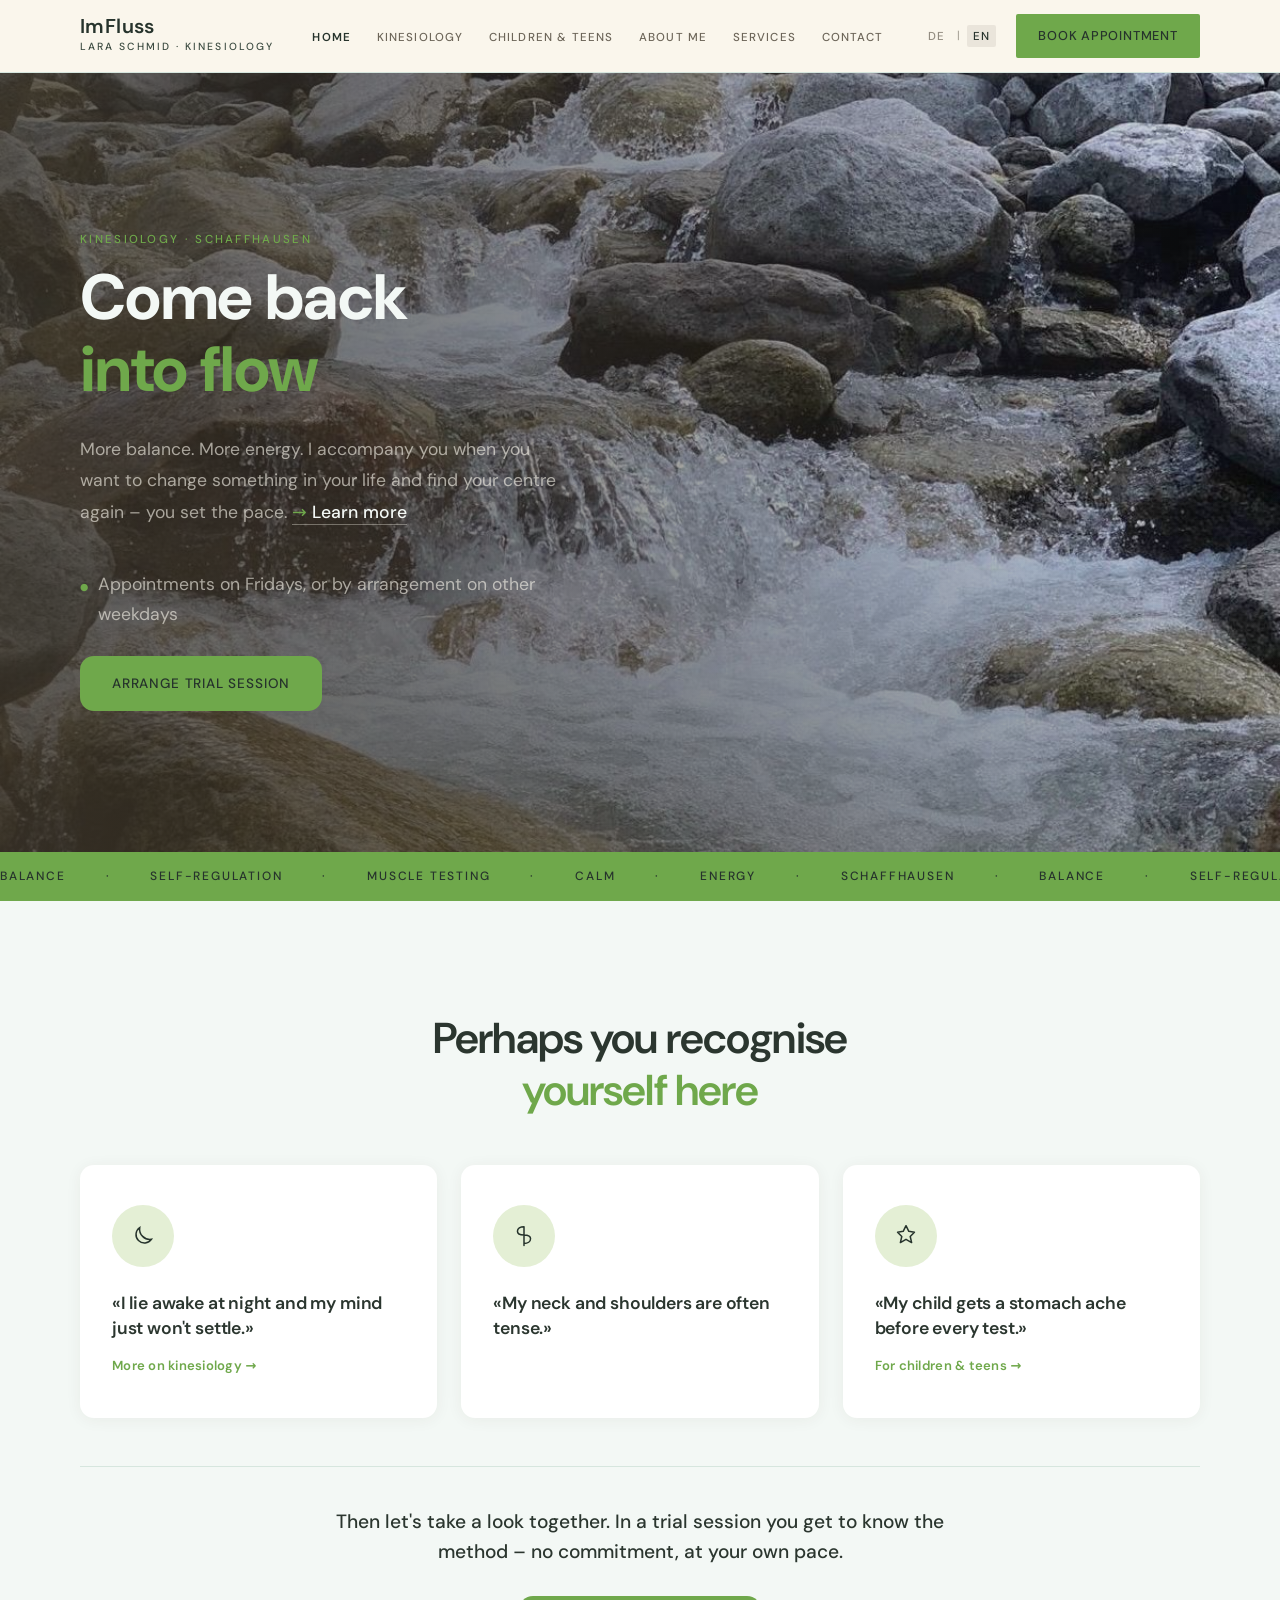
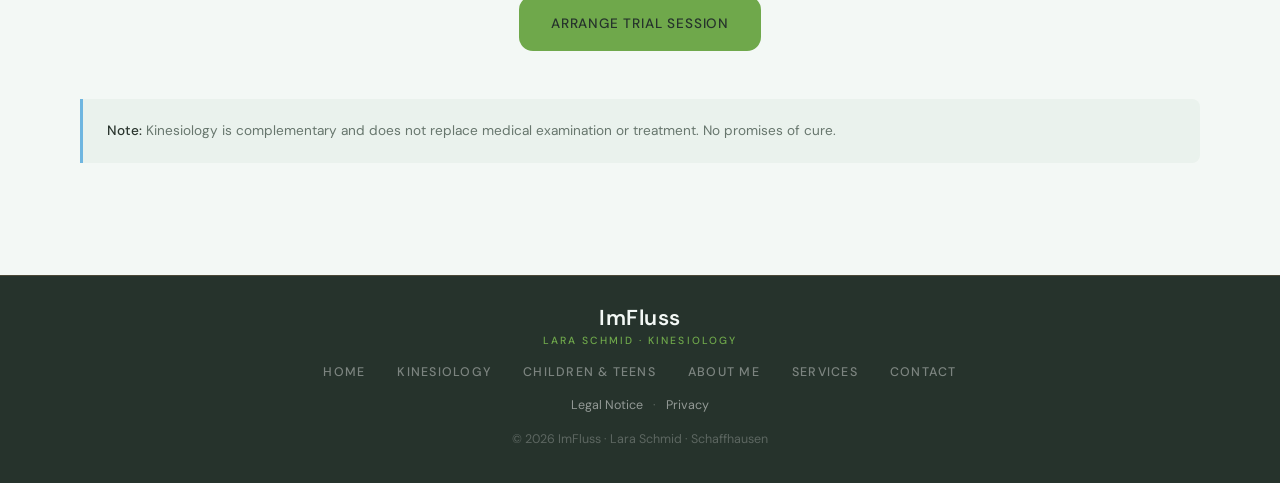
==== commit ee234fc8: "Text: Hero-Tempo-Satz + Angebot-Karten (Nummern entfernt, Zeitangabe korrigiert)" ====
--- a/index.html
+++ b/index.html
@@ -47,7 +47,7 @@
             <span class="h1-line" data-de="Komm wieder" data-en="Come back">Komm wieder</span>
             <span class="h1-line h1-italic" data-de="in Fluss" data-en="into flow">in Fluss</span>
           </h1>
-          <p class="hero-sub" data-de="Mehr Balance. Mehr Energie. Ich begleite dich dabei, wenn du etwas in deinem Leben verändern und wieder deine Mitte finden willst – sanft, partnerschaftlich und in deinem Tempo. <a href='kinesiologie.html' class='hero-link'>Mehr erfahren</a>" data-en="More balance. More energy. I accompany you when you want to change something in your life and find your centre again – gently, collaboratively and at your own pace. <a href='kinesiologie.html' class='hero-link'>Learn more</a>">Mehr Balance. Mehr Energie. Ich begleite dich dabei, wenn du etwas in deinem Leben verändern und wieder deine Mitte finden willst – sanft, partnerschaftlich und in deinem Tempo. <a href="kinesiologie.html" class="hero-link">Mehr erfahren</a></p>
+          <p class="hero-sub" data-de="Mehr Balance. Mehr Energie. Ich begleite dich dabei, wenn du etwas in deinem Leben verändern und wieder deine Mitte finden willst – <span class='hero-emphasis'>du bestimmst das Tempo</span>. <a href='kinesiologie.html' class='hero-link'>Mehr erfahren</a>" data-en="More balance. More energy. I accompany you when you want to change something in your life and find your centre again – <span class='hero-emphasis'>you set the pace</span>. <a href='kinesiologie.html' class='hero-link'>Learn more</a>">Mehr Balance. Mehr Energie. Ich begleite dich dabei, wenn du etwas in deinem Leben verändern und wieder deine Mitte finden willst – <span class="hero-emphasis">du bestimmst das Tempo</span>. <a href="kinesiologie.html" class="hero-link">Mehr erfahren</a></p>
           <p class="hero-zeiten">
             <span class="hero-zeiten-punkt" aria-hidden="true">●</span>
             <span data-de="Termine jeweils freitags oder nach Vereinbarung an andern Wochentagen" data-en="Appointments on Fridays, or by arrangement on other weekdays">Termine jeweils freitags oder nach Vereinbarung an andern Wochentagen</span>
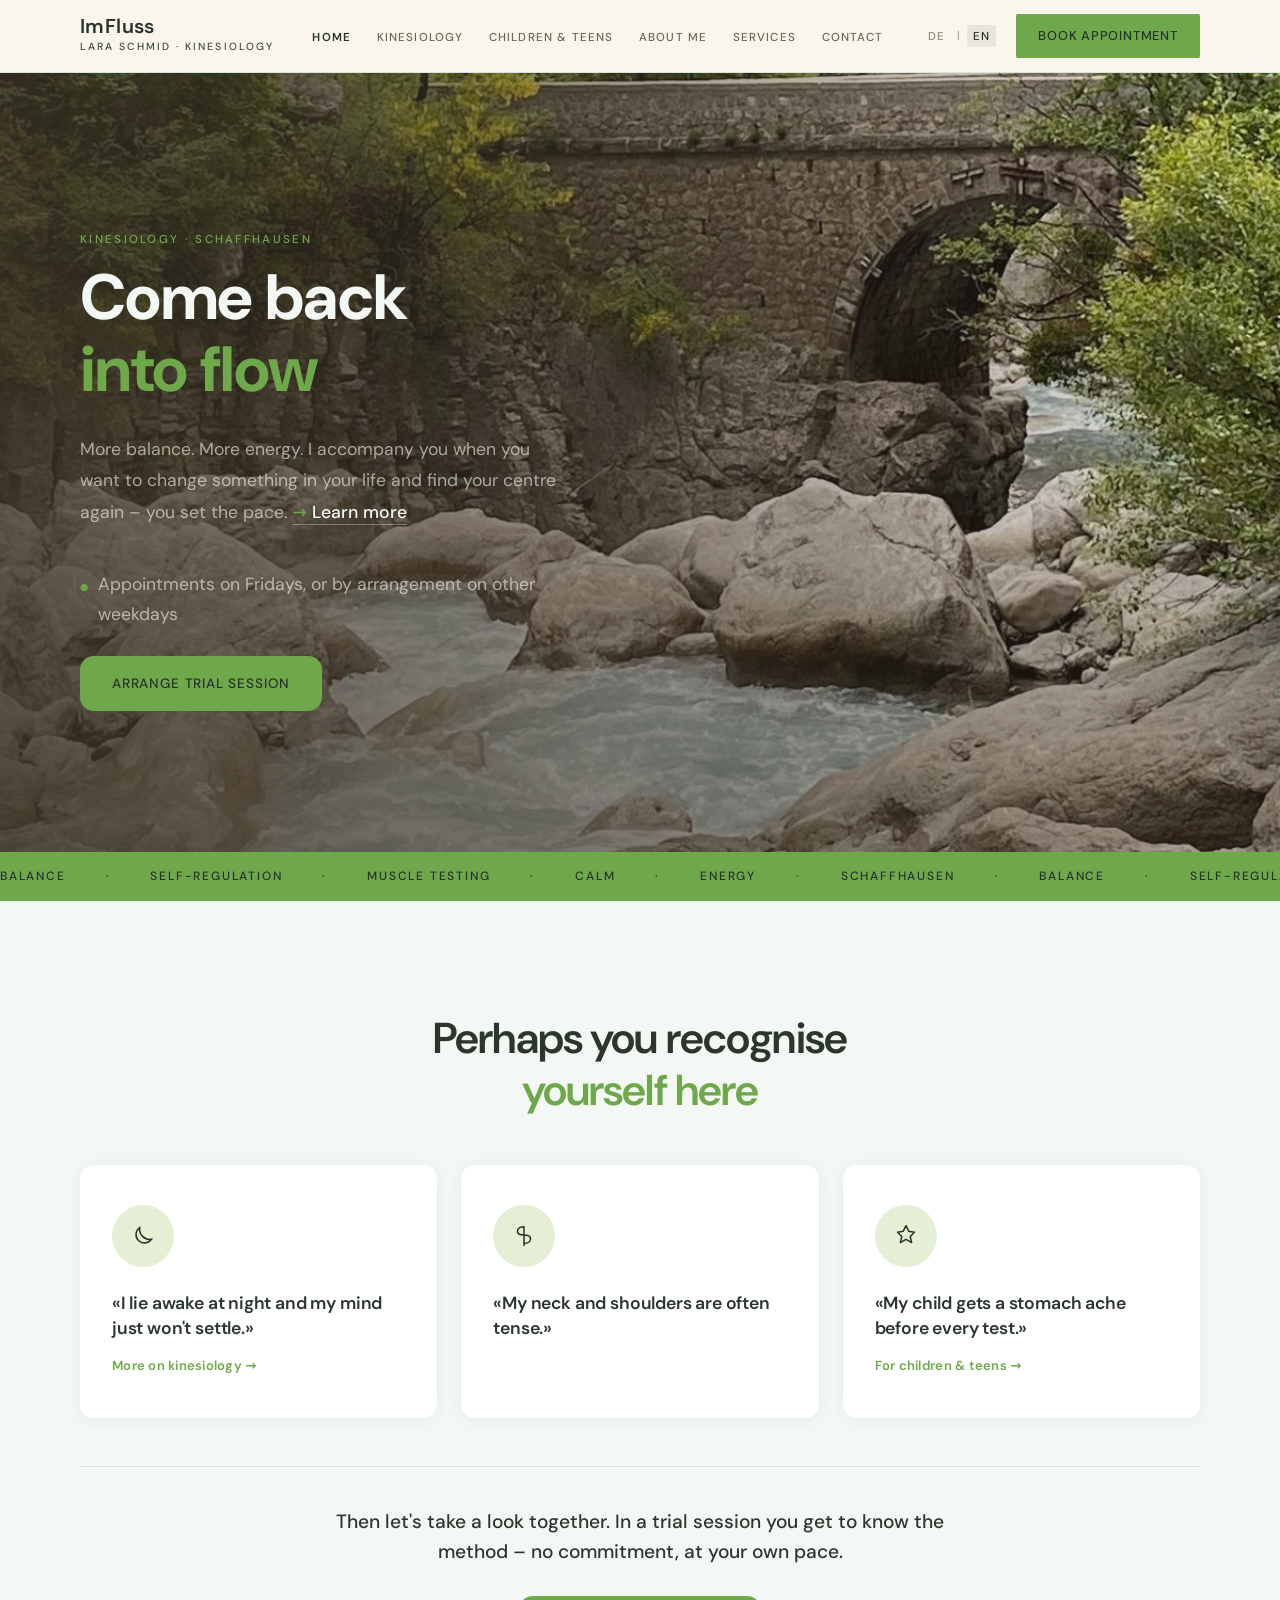
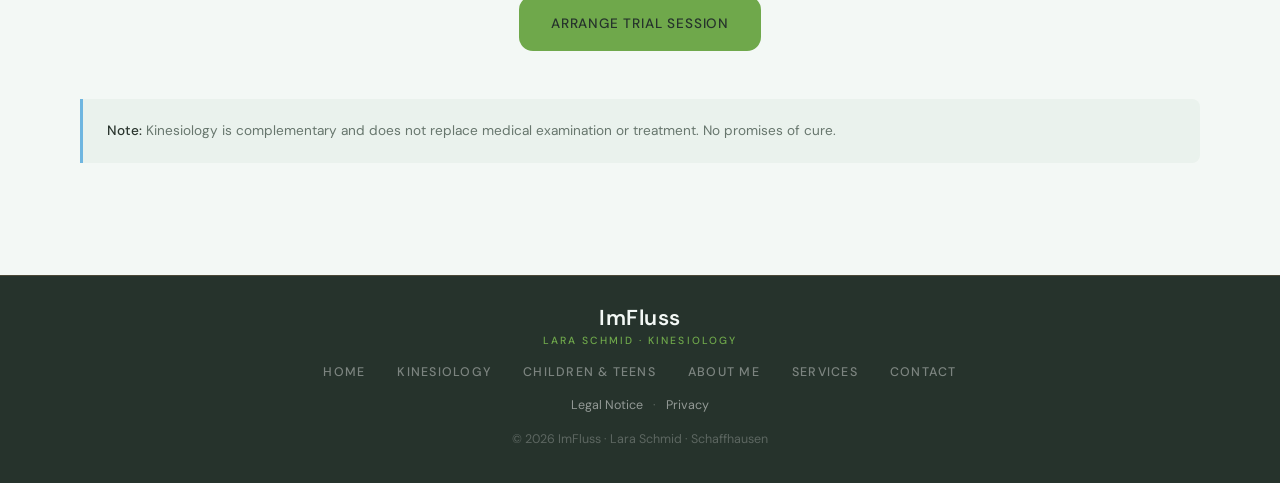
==== commit 2bc13e8b: "Text: Hero-Tempo-Satz + Angebot-Karten (Nummern entfernt, Zeitangabe korrigiert)" ====
--- a/index.html
+++ b/index.html
@@ -39,7 +39,7 @@
 
   <main>
     <section class="hero hero--photo">
-      <img class="hero-bg" src="assets/hero-fluss-steine.jpg" alt="" aria-hidden="true" />
+      <img class="hero-bg" src="assets/hero-fluss-bruecke.jpg" alt="" aria-hidden="true" />
       <div class="hero-content container">
         <div class="hero-text">
           <p class="eyebrow" data-de="Kinesiologie · Schaffhausen" data-en="Kinesiology · Schaffhausen">Kinesiologie · Schaffhausen</p>
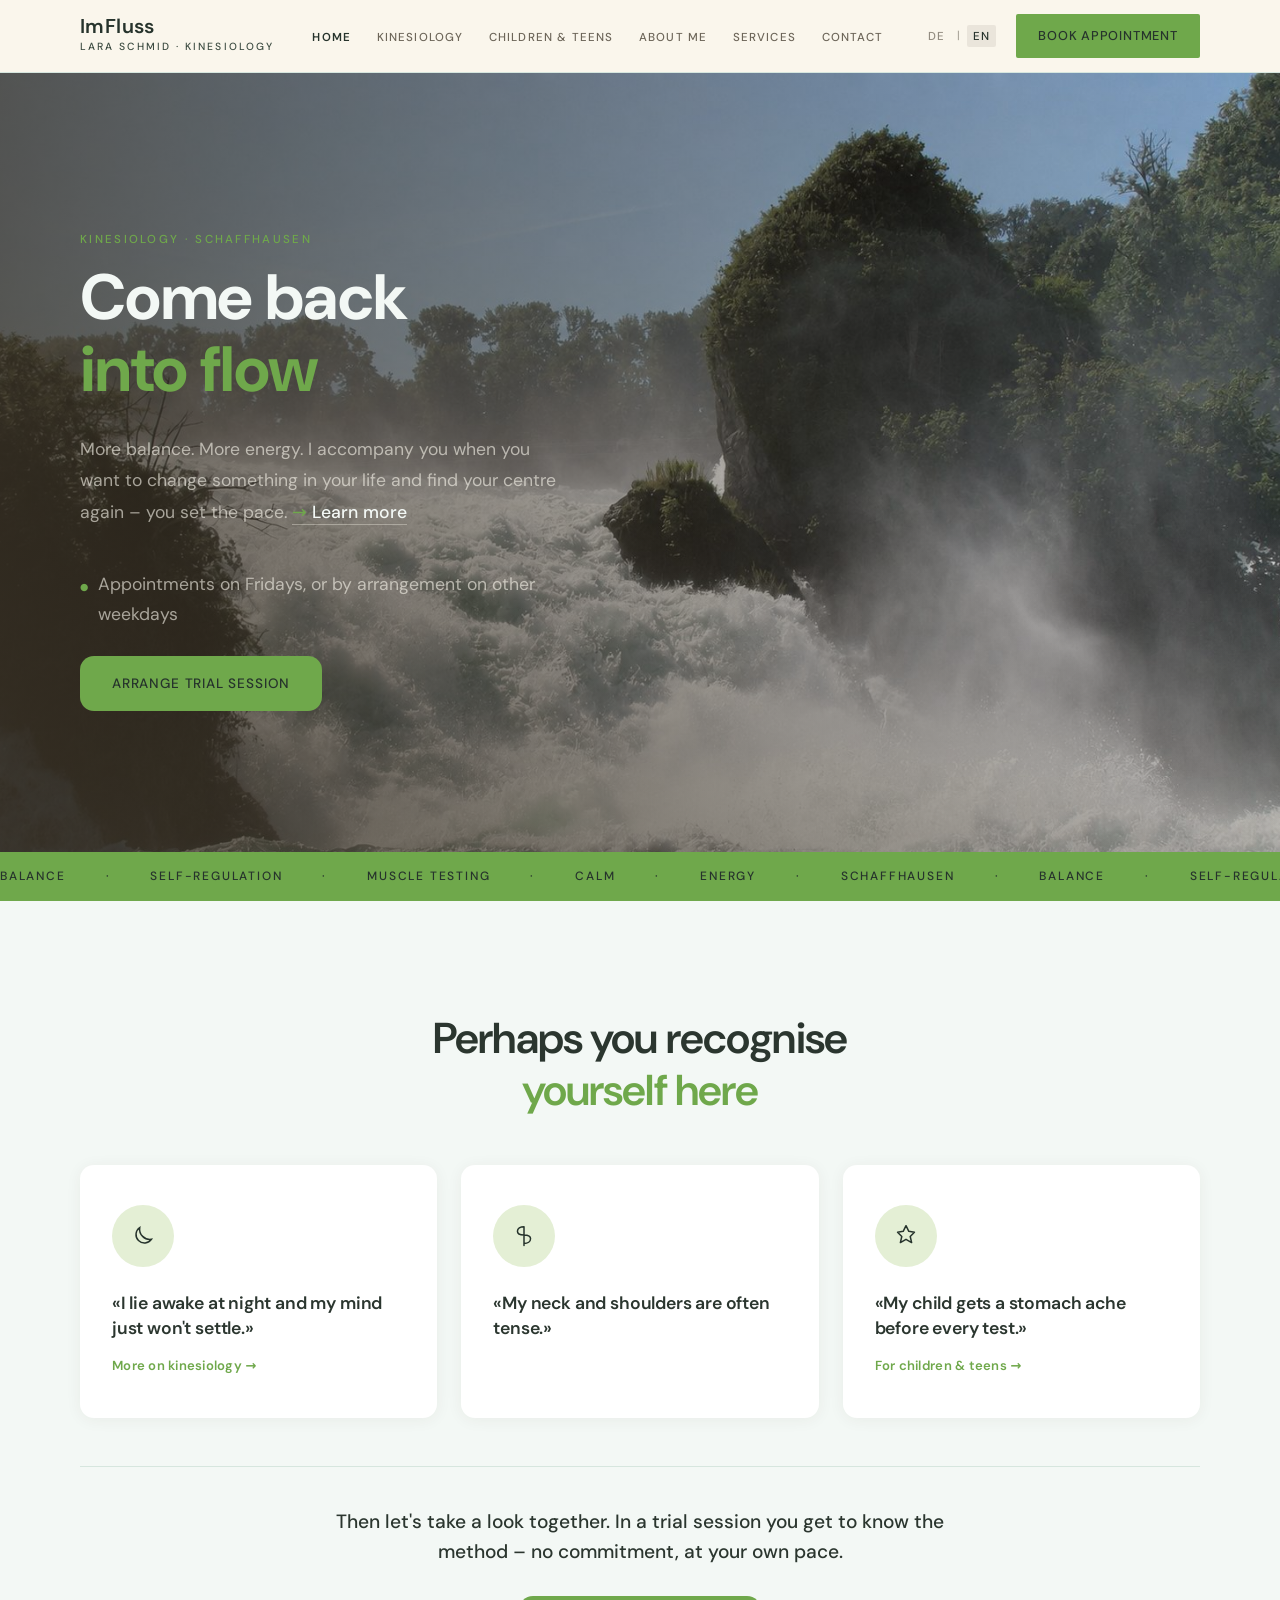
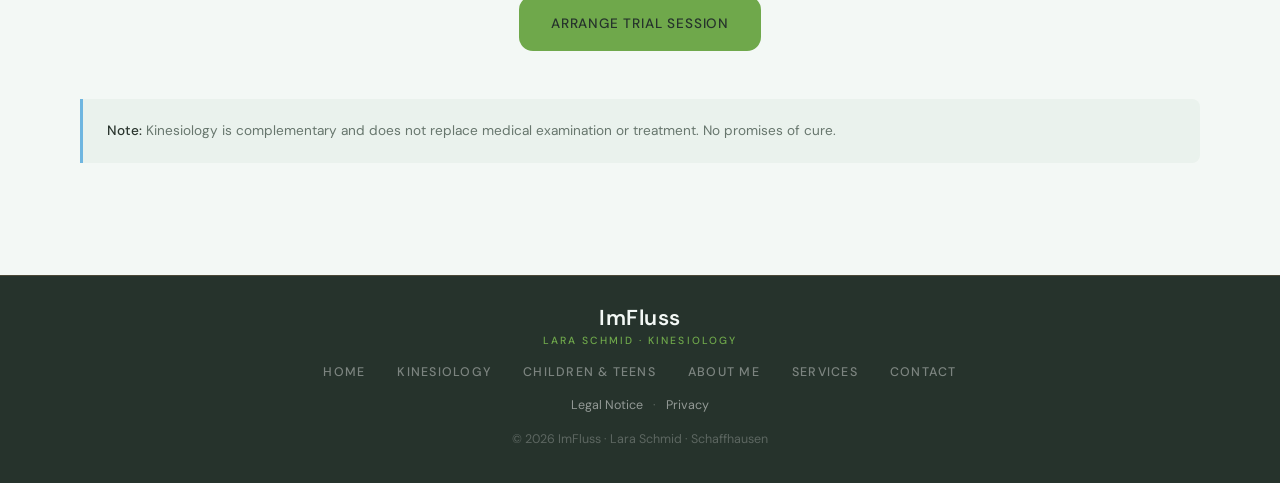
==== commit d0fe4119: "Text: Hero-Tempo-Satz + Angebot-Karten (Nummern entfernt, Zeitangabe korrigiert)" ====
--- a/index.html
+++ b/index.html
@@ -39,7 +39,7 @@
 
   <main>
     <section class="hero hero--photo">
-      <img class="hero-bg" src="assets/hero-fluss-bruecke.jpg" alt="" aria-hidden="true" />
+      <img class="hero-bg" src="assets/schaffhausen-rheinfall.jpg" alt="" aria-hidden="true" />
       <div class="hero-content container">
         <div class="hero-text">
           <p class="eyebrow" data-de="Kinesiologie · Schaffhausen" data-en="Kinesiology · Schaffhausen">Kinesiologie · Schaffhausen</p>
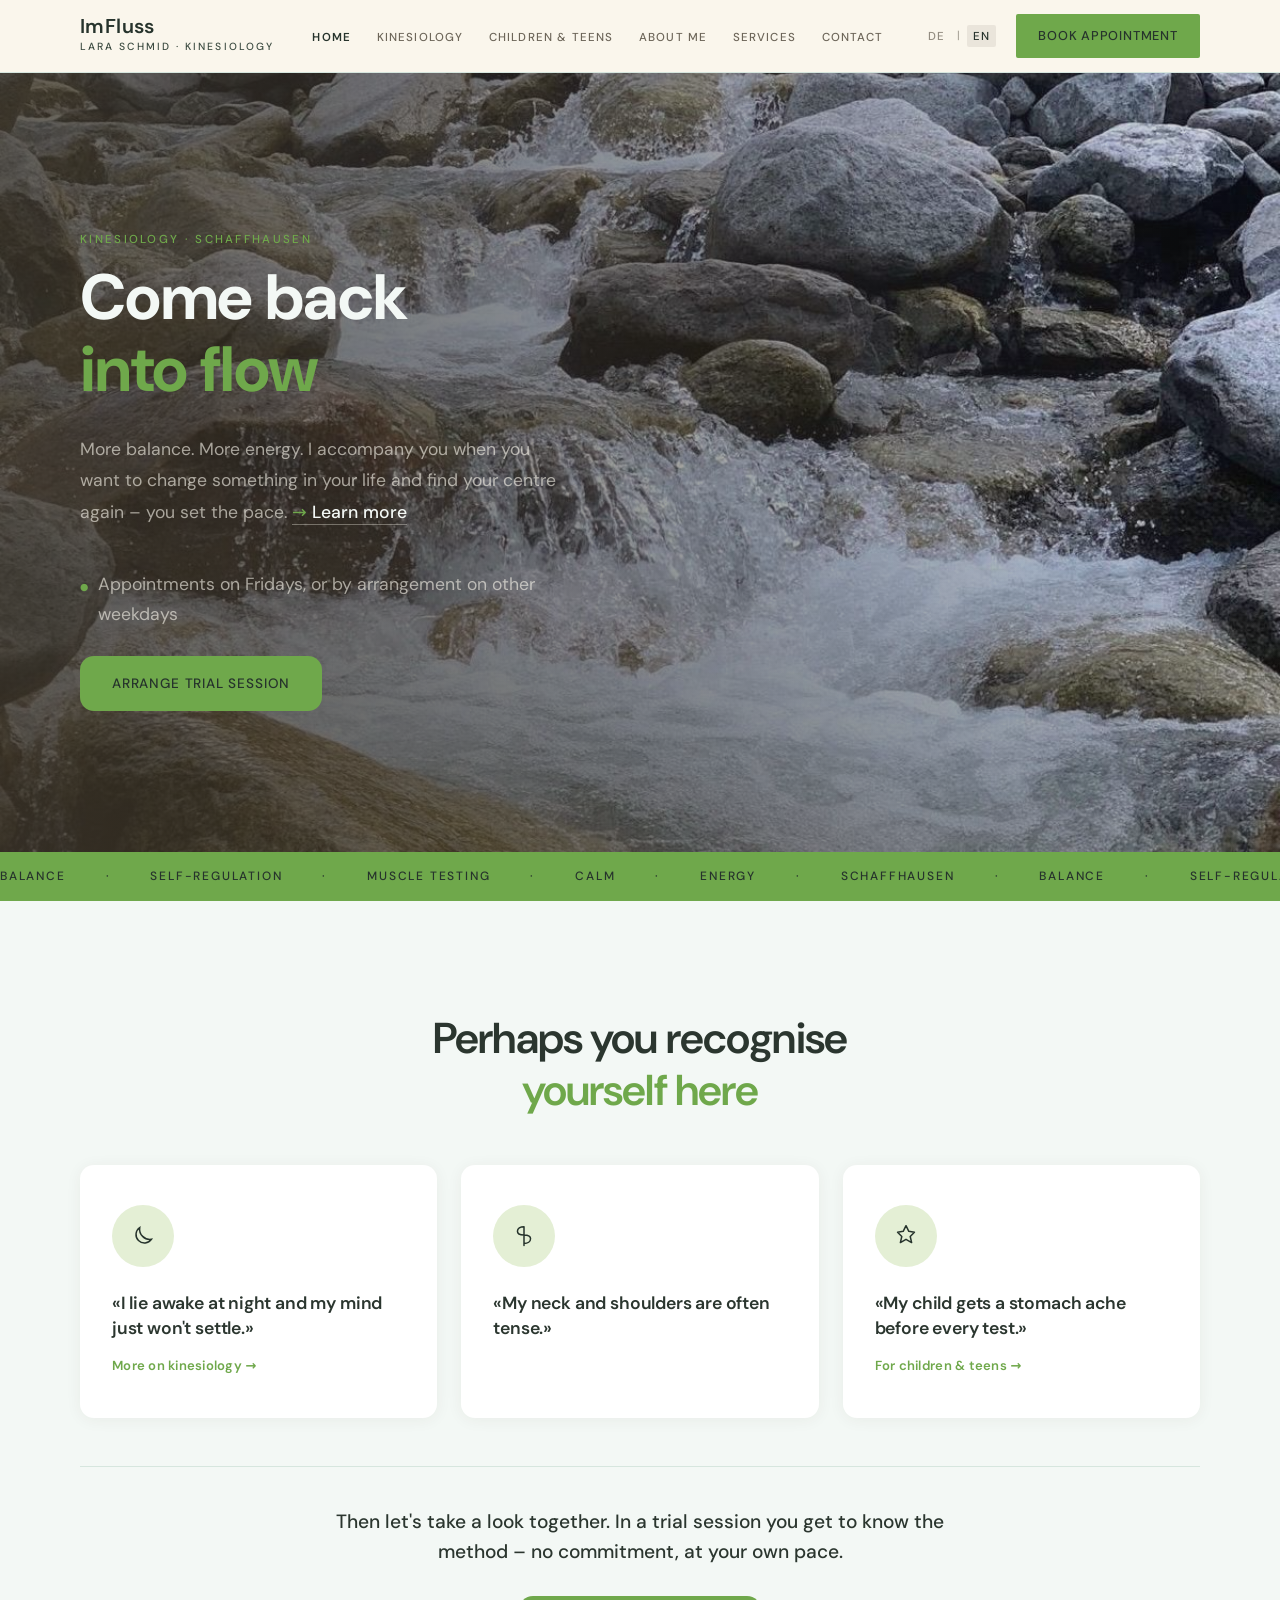
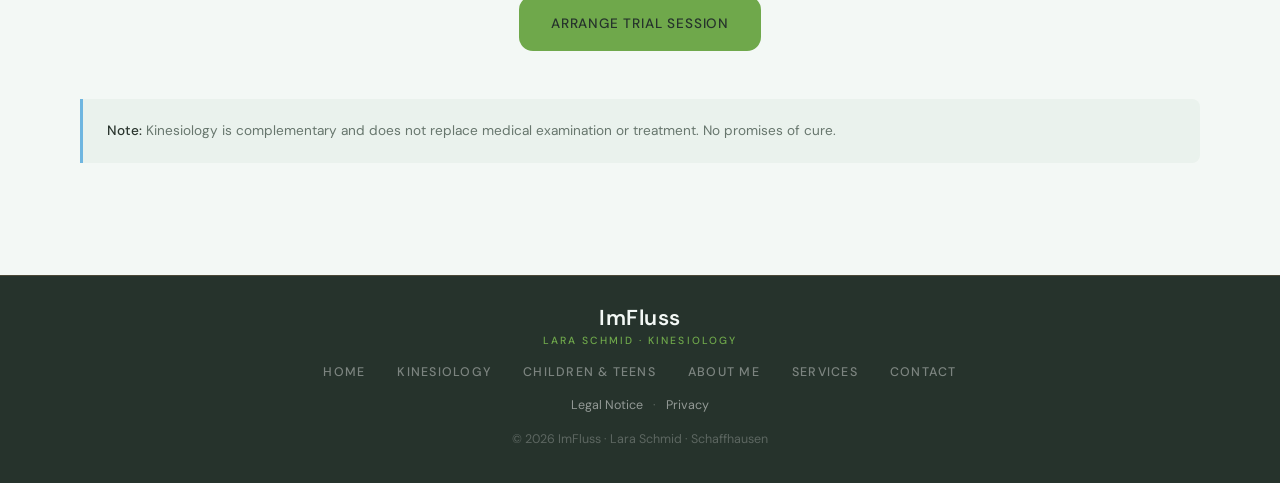
==== commit c9b4ffcf: "Text: Hero-Tempo-Satz + Angebot-Karten (Nummern entfernt, Zeitangabe korrigiert)" ====
--- a/index.html
+++ b/index.html
@@ -39,7 +39,7 @@
 
   <main>
     <section class="hero hero--photo">
-      <img class="hero-bg" src="assets/schaffhausen-rheinfall.jpg" alt="" aria-hidden="true" />
+      <img class="hero-bg" src="assets/hero-fluss-steine.jpg" alt="" aria-hidden="true" />
       <div class="hero-content container">
         <div class="hero-text">
           <p class="eyebrow" data-de="Kinesiologie · Schaffhausen" data-en="Kinesiology · Schaffhausen">Kinesiologie · Schaffhausen</p>
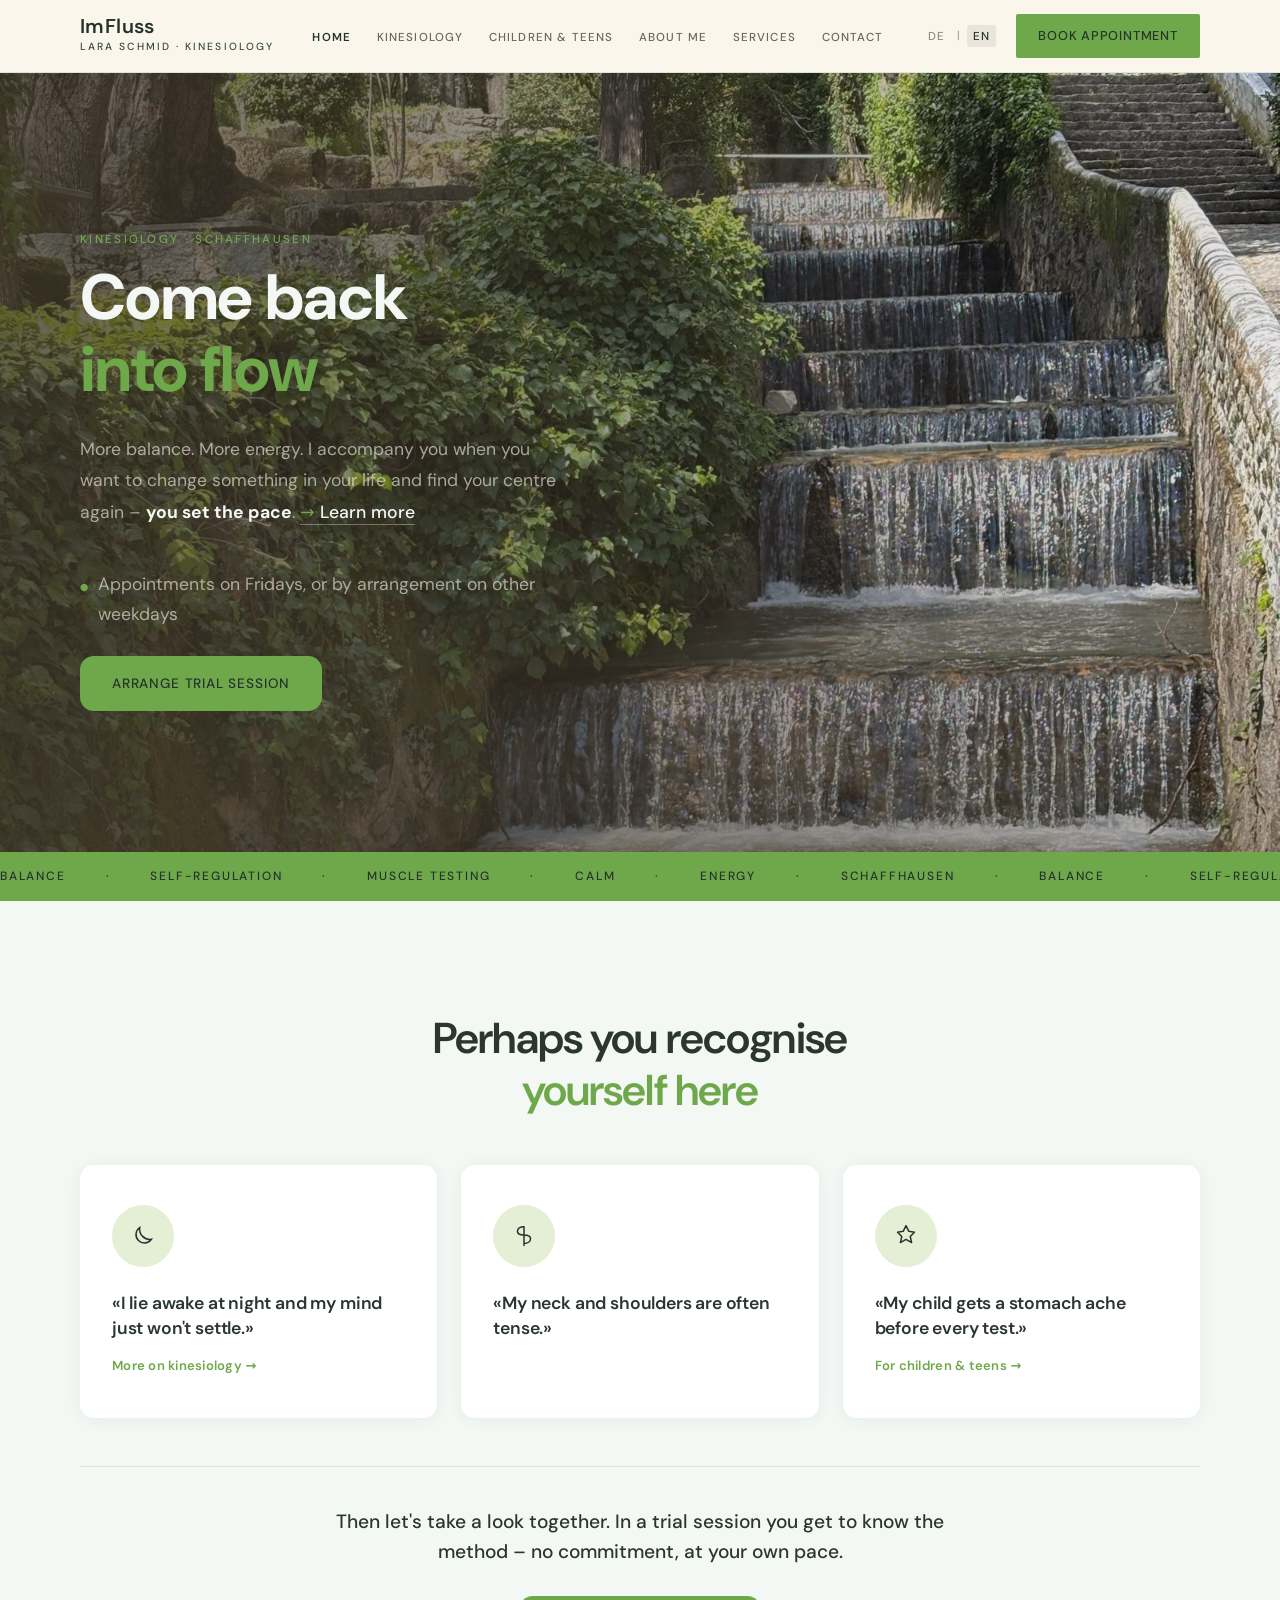
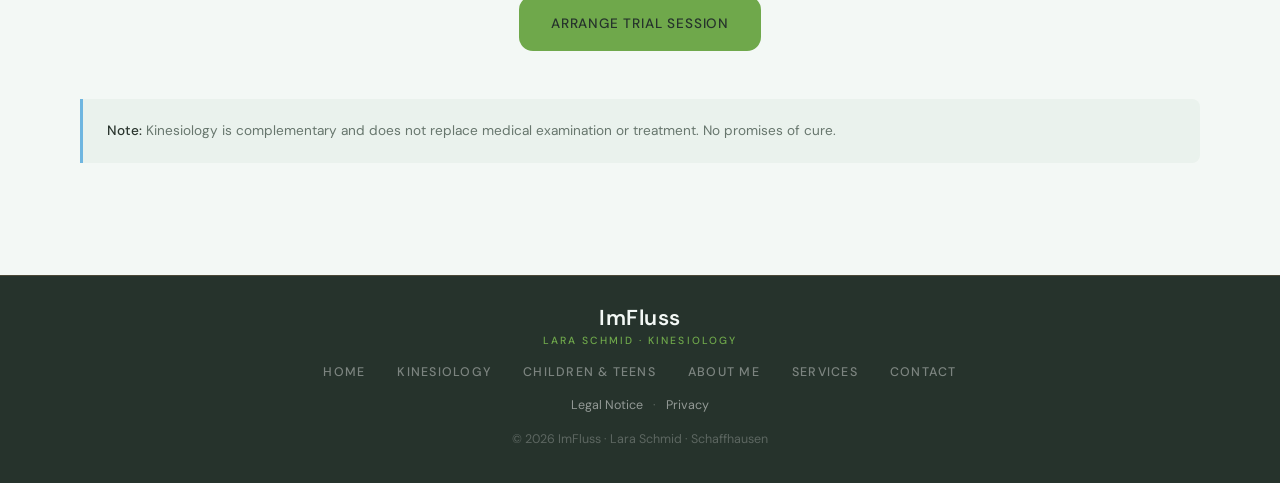
==== commit 360ede53: "Hero-Foto: Wasser-Treppe (mit Lindengrün-Himmelblau)" ====
--- a/index.html
+++ b/index.html
@@ -39,7 +39,7 @@
 
   <main>
     <section class="hero hero--photo">
-      <img class="hero-bg" src="assets/hero-fluss-steine.jpg" alt="" aria-hidden="true" />
+      <img class="hero-bg" src="assets/hero-fluss-treppe.jpg" alt="" aria-hidden="true" />
       <div class="hero-content container">
         <div class="hero-text">
           <p class="eyebrow" data-de="Kinesiologie · Schaffhausen" data-en="Kinesiology · Schaffhausen">Kinesiologie · Schaffhausen</p>
--- a/style.css
+++ b/style.css
@@ -340,6 +340,10 @@
   padding-bottom: 1px;
   transition: border-color var(--t);
 }
+.hero-emphasis {
+  font-weight: 700;
+  color: var(--cream);
+}
 /* Pfeil vor dem Text, mit geschütztem Leerzeichen, damit er nicht umbricht */
 .hero-link::before {
   content: '\2192\00a0';
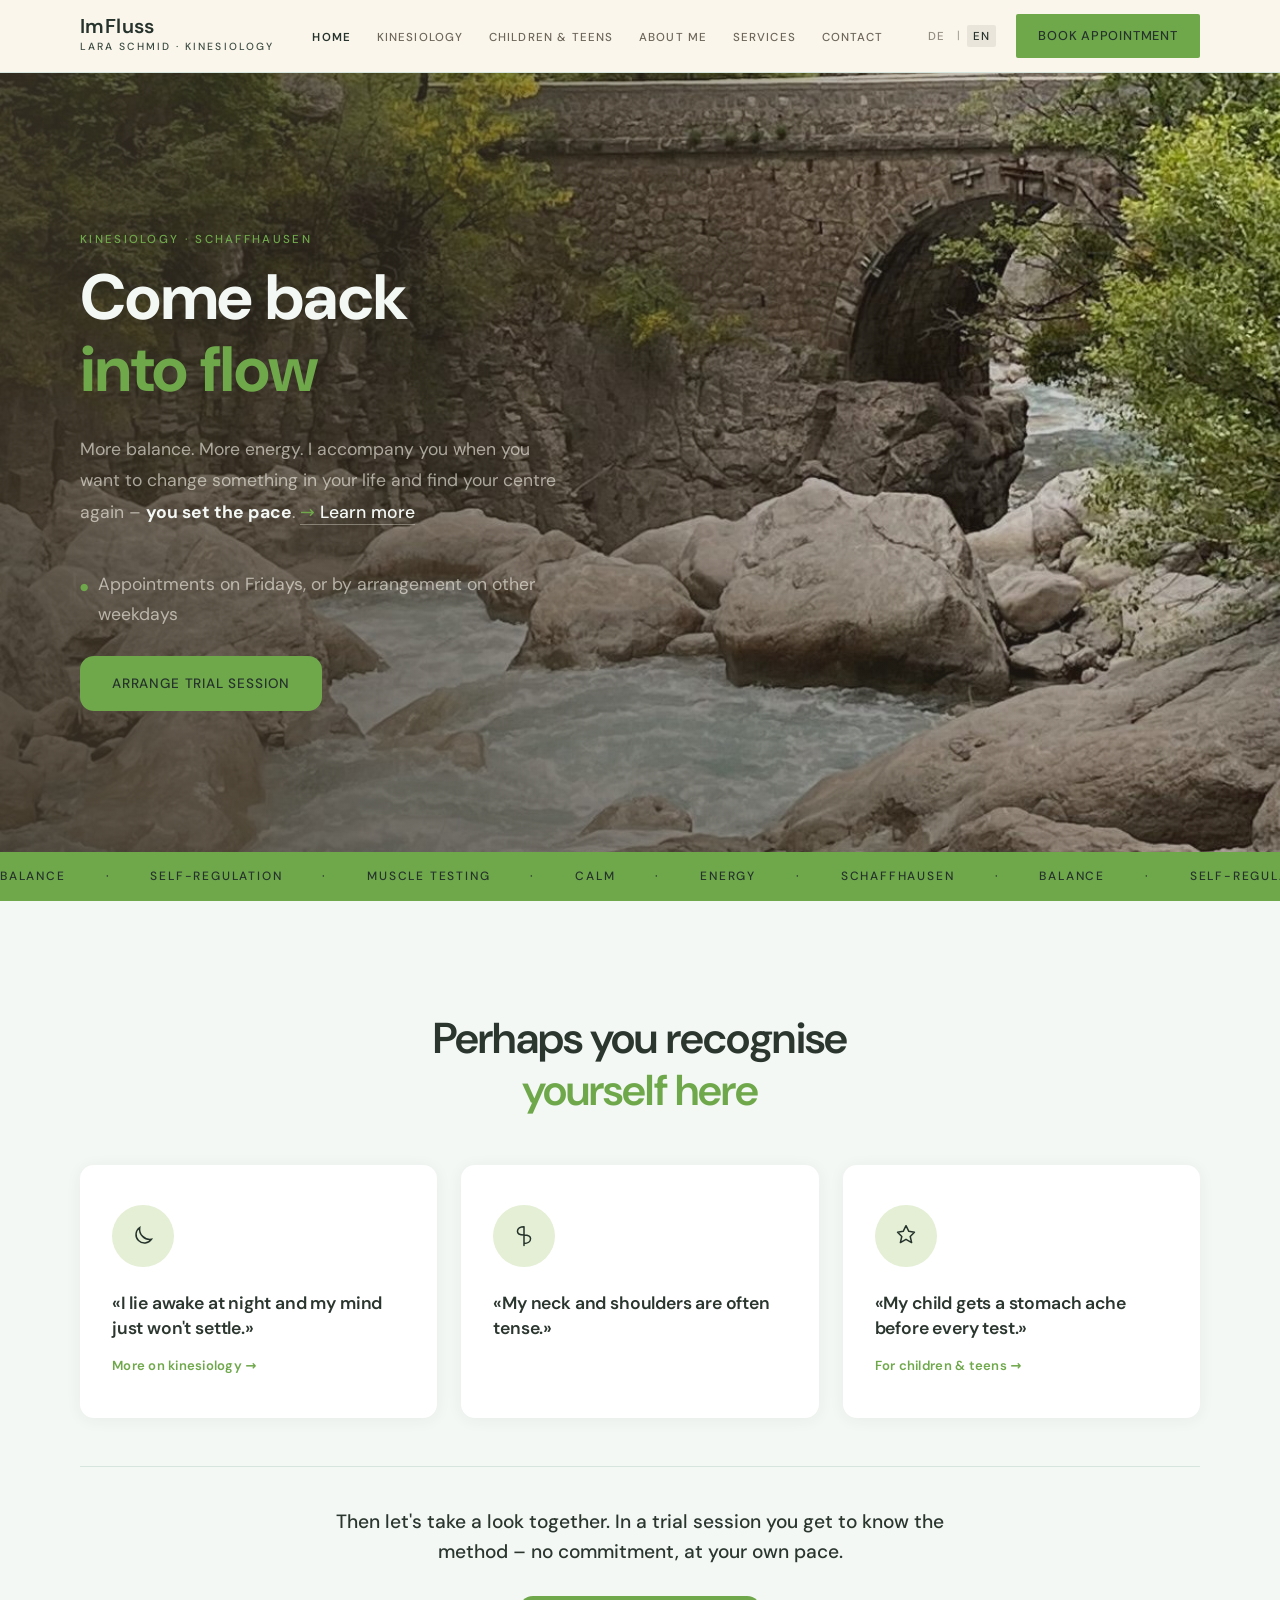
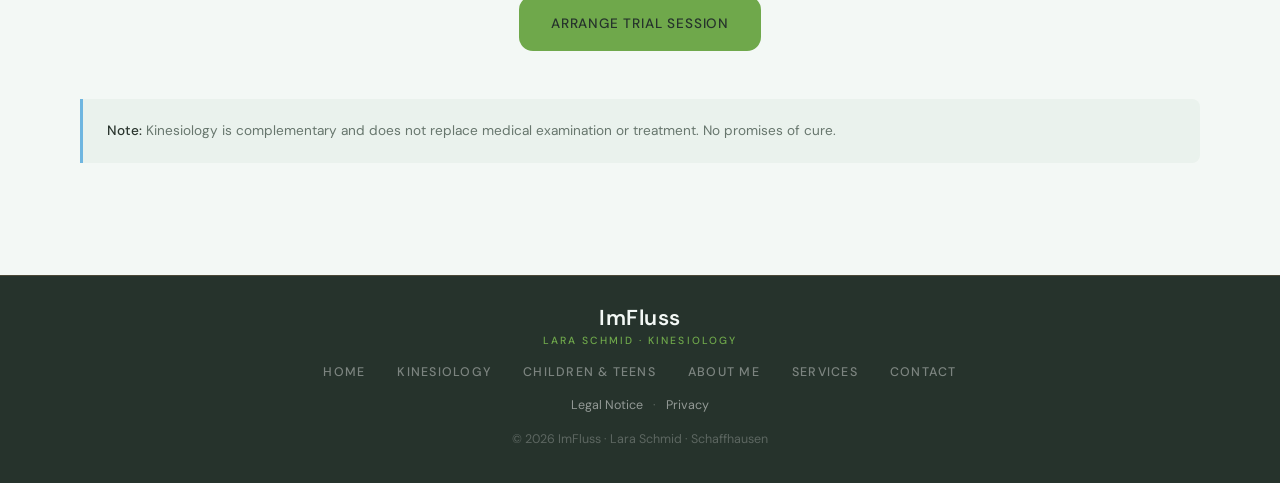
==== commit 47a1190b: "Hero-Foto: Brücke/Fluss-Tunnel (live)" ====
--- a/index.html
+++ b/index.html
@@ -39,7 +39,7 @@
 
   <main>
     <section class="hero hero--photo">
-      <img class="hero-bg" src="assets/hero-fluss-treppe.jpg" alt="" aria-hidden="true" />
+      <img class="hero-bg" src="assets/hero-fluss-bruecke.jpg" alt="" aria-hidden="true" />
       <div class="hero-content container">
         <div class="hero-text">
           <p class="eyebrow" data-de="Kinesiologie · Schaffhausen" data-en="Kinesiology · Schaffhausen">Kinesiologie · Schaffhausen</p>
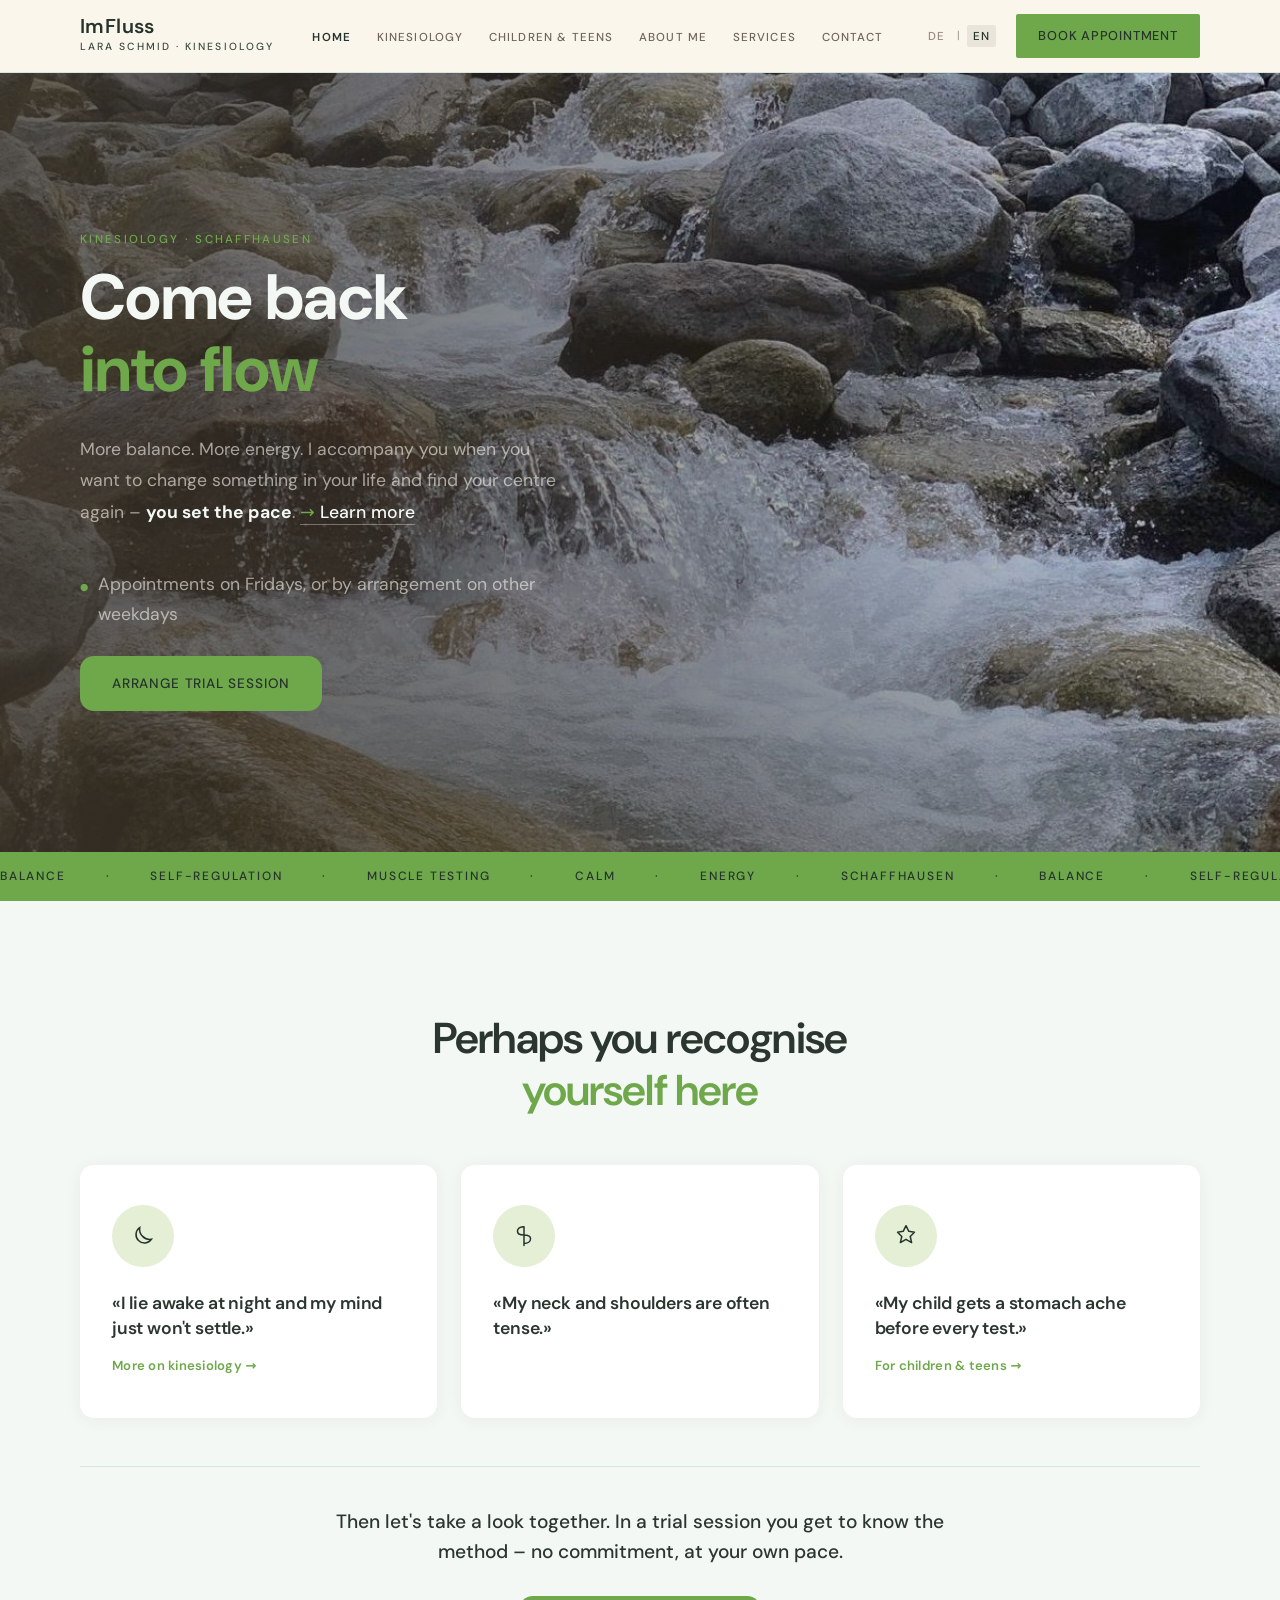
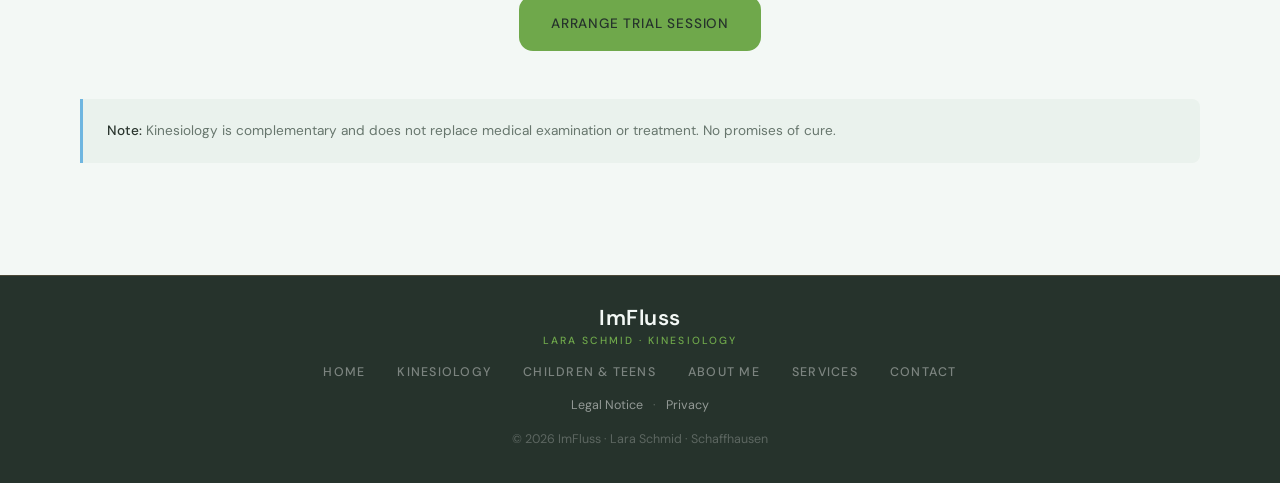
==== commit 166d2fc9: "Hero-Foto: Fluss über Steine (live)" ====
--- a/index.html
+++ b/index.html
@@ -39,7 +39,7 @@
 
   <main>
     <section class="hero hero--photo">
-      <img class="hero-bg" src="assets/hero-fluss-bruecke.jpg" alt="" aria-hidden="true" />
+      <img class="hero-bg" src="assets/hero-fluss-steine.jpg" alt="" aria-hidden="true" />
       <div class="hero-content container">
         <div class="hero-text">
           <p class="eyebrow" data-de="Kinesiologie · Schaffhausen" data-en="Kinesiology · Schaffhausen">Kinesiologie · Schaffhausen</p>
